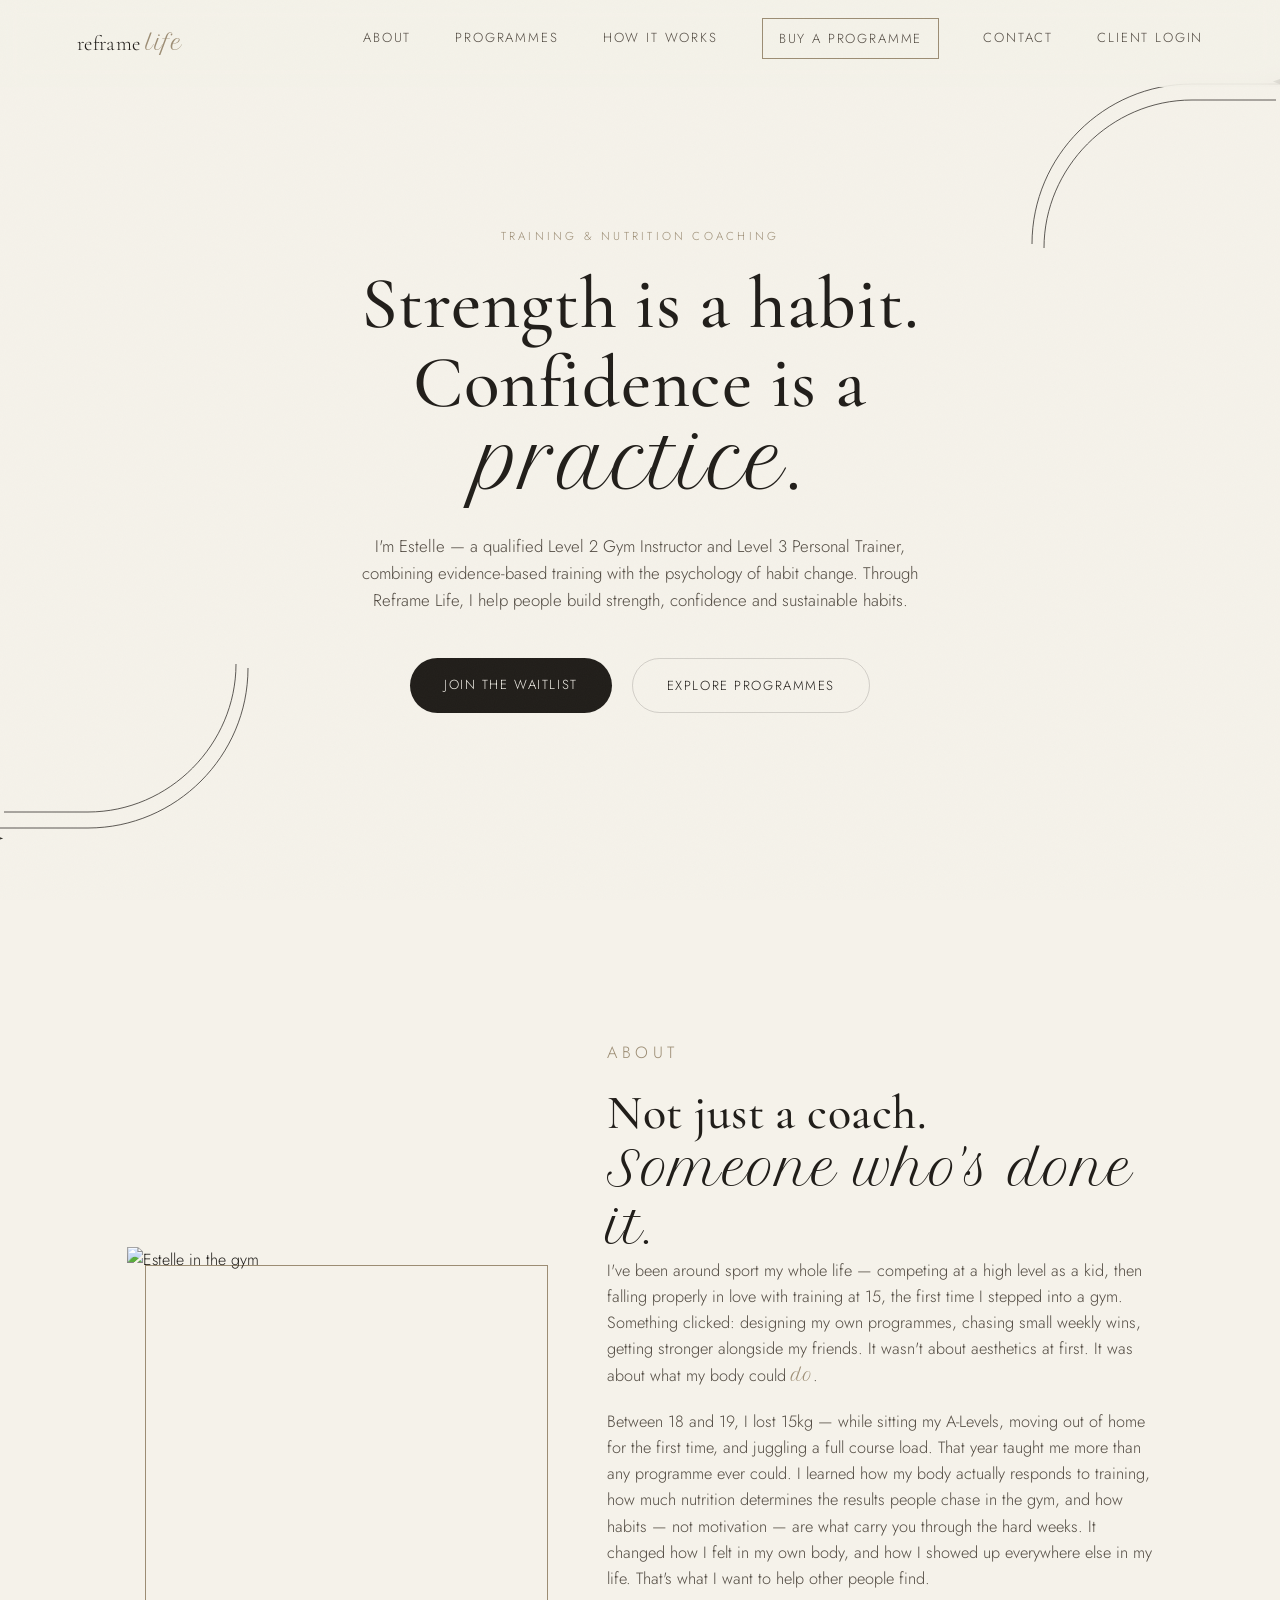
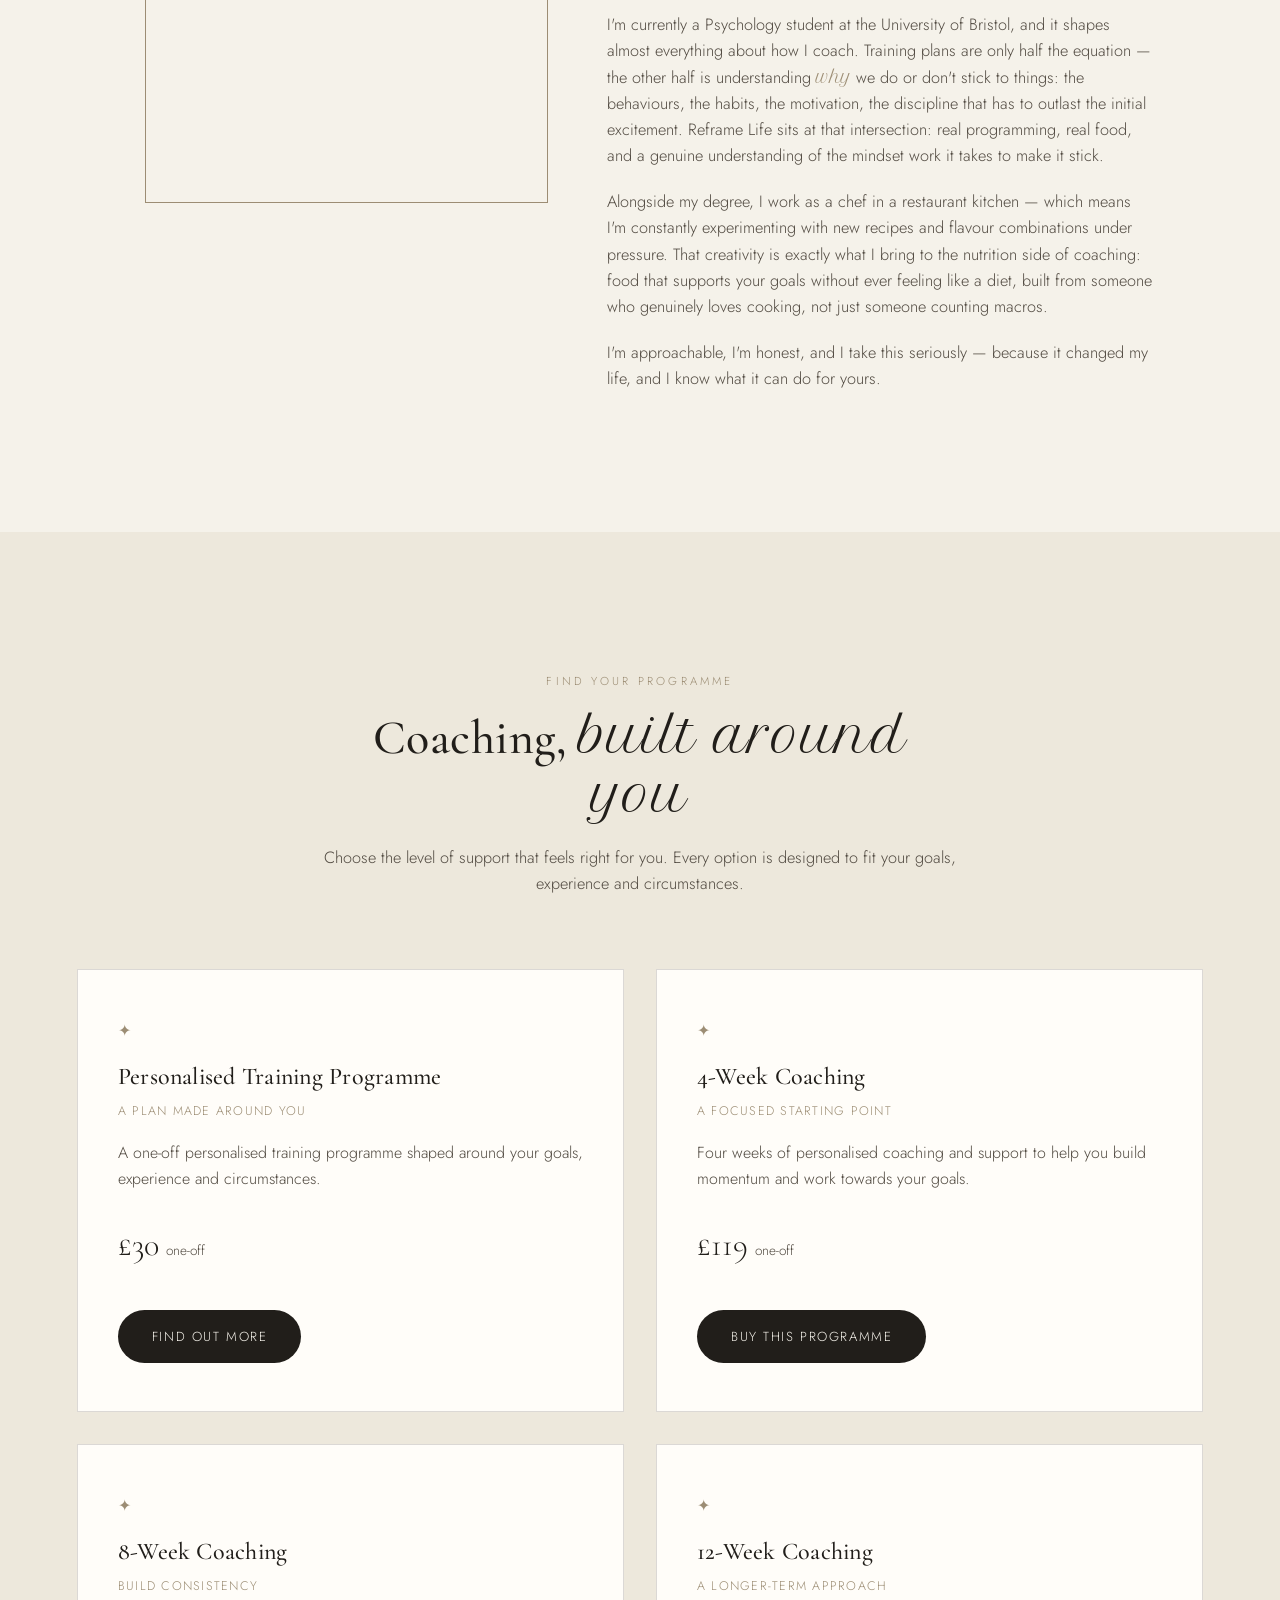
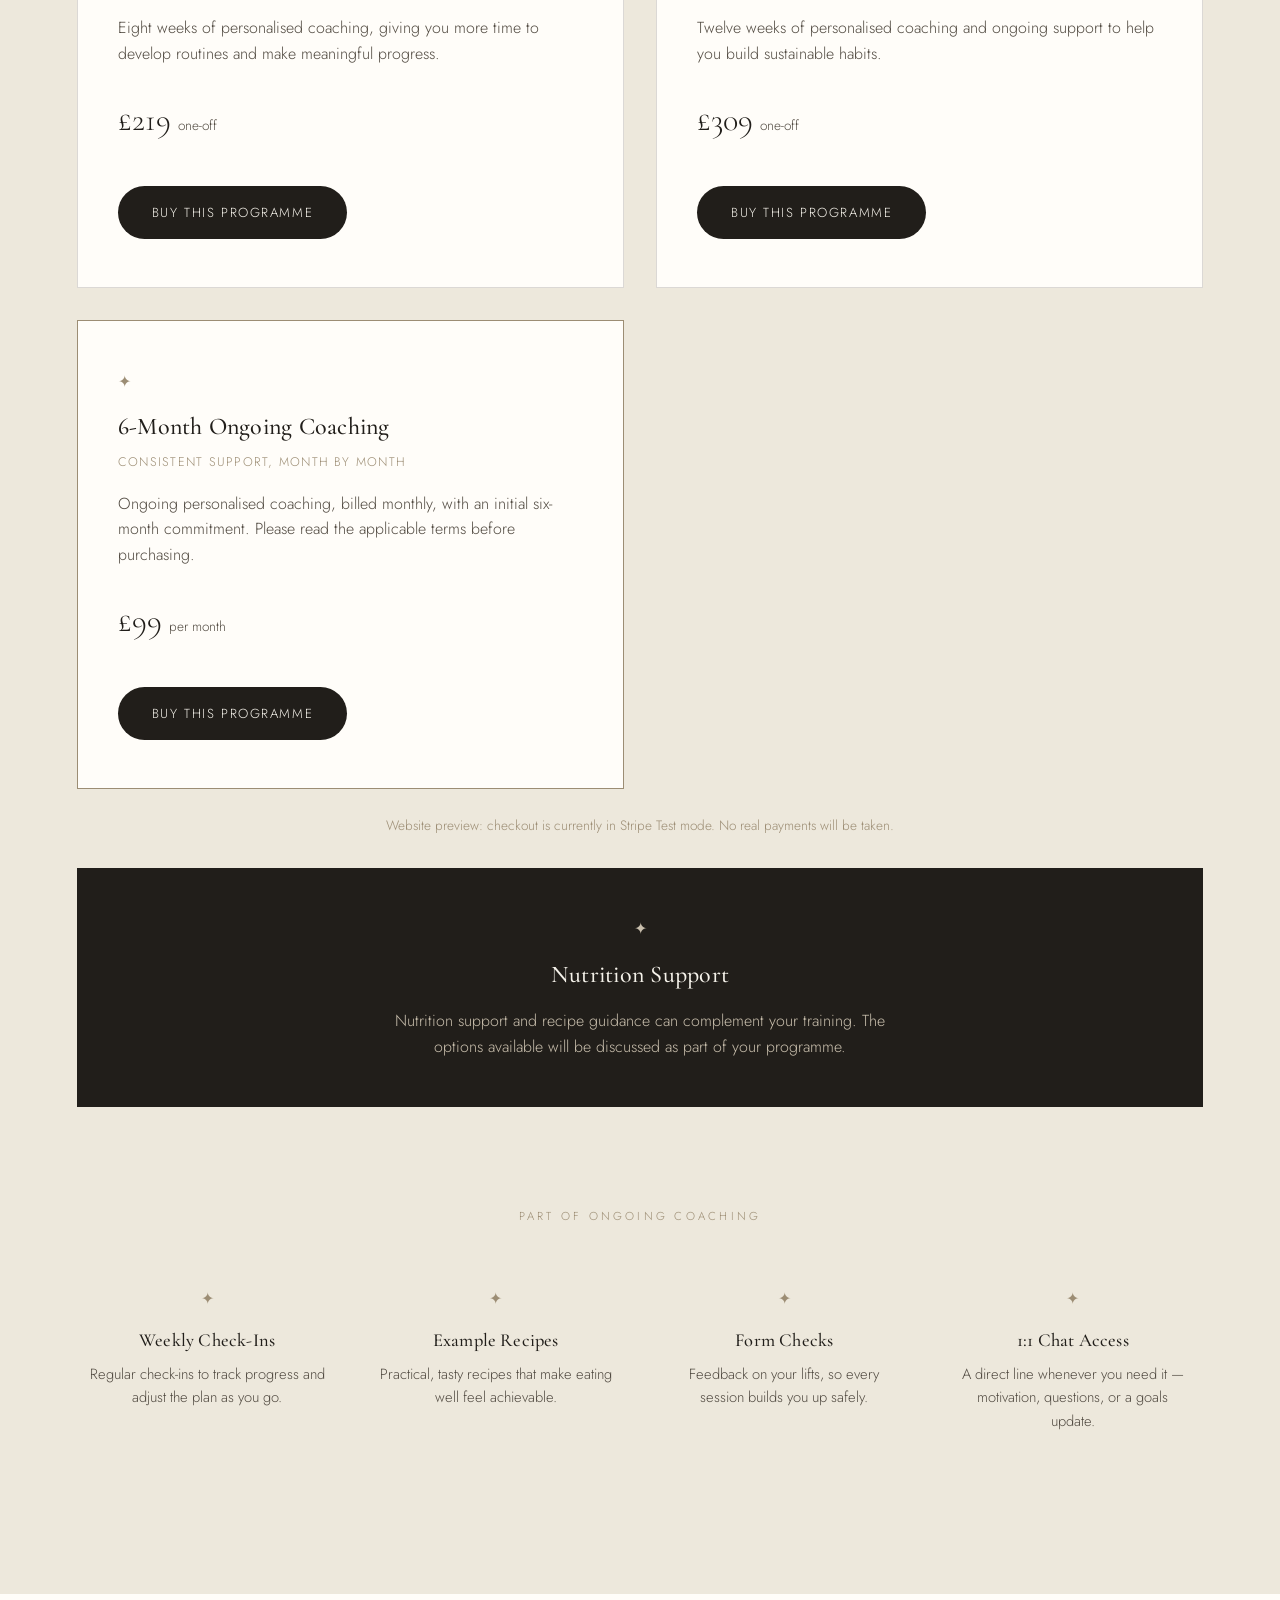
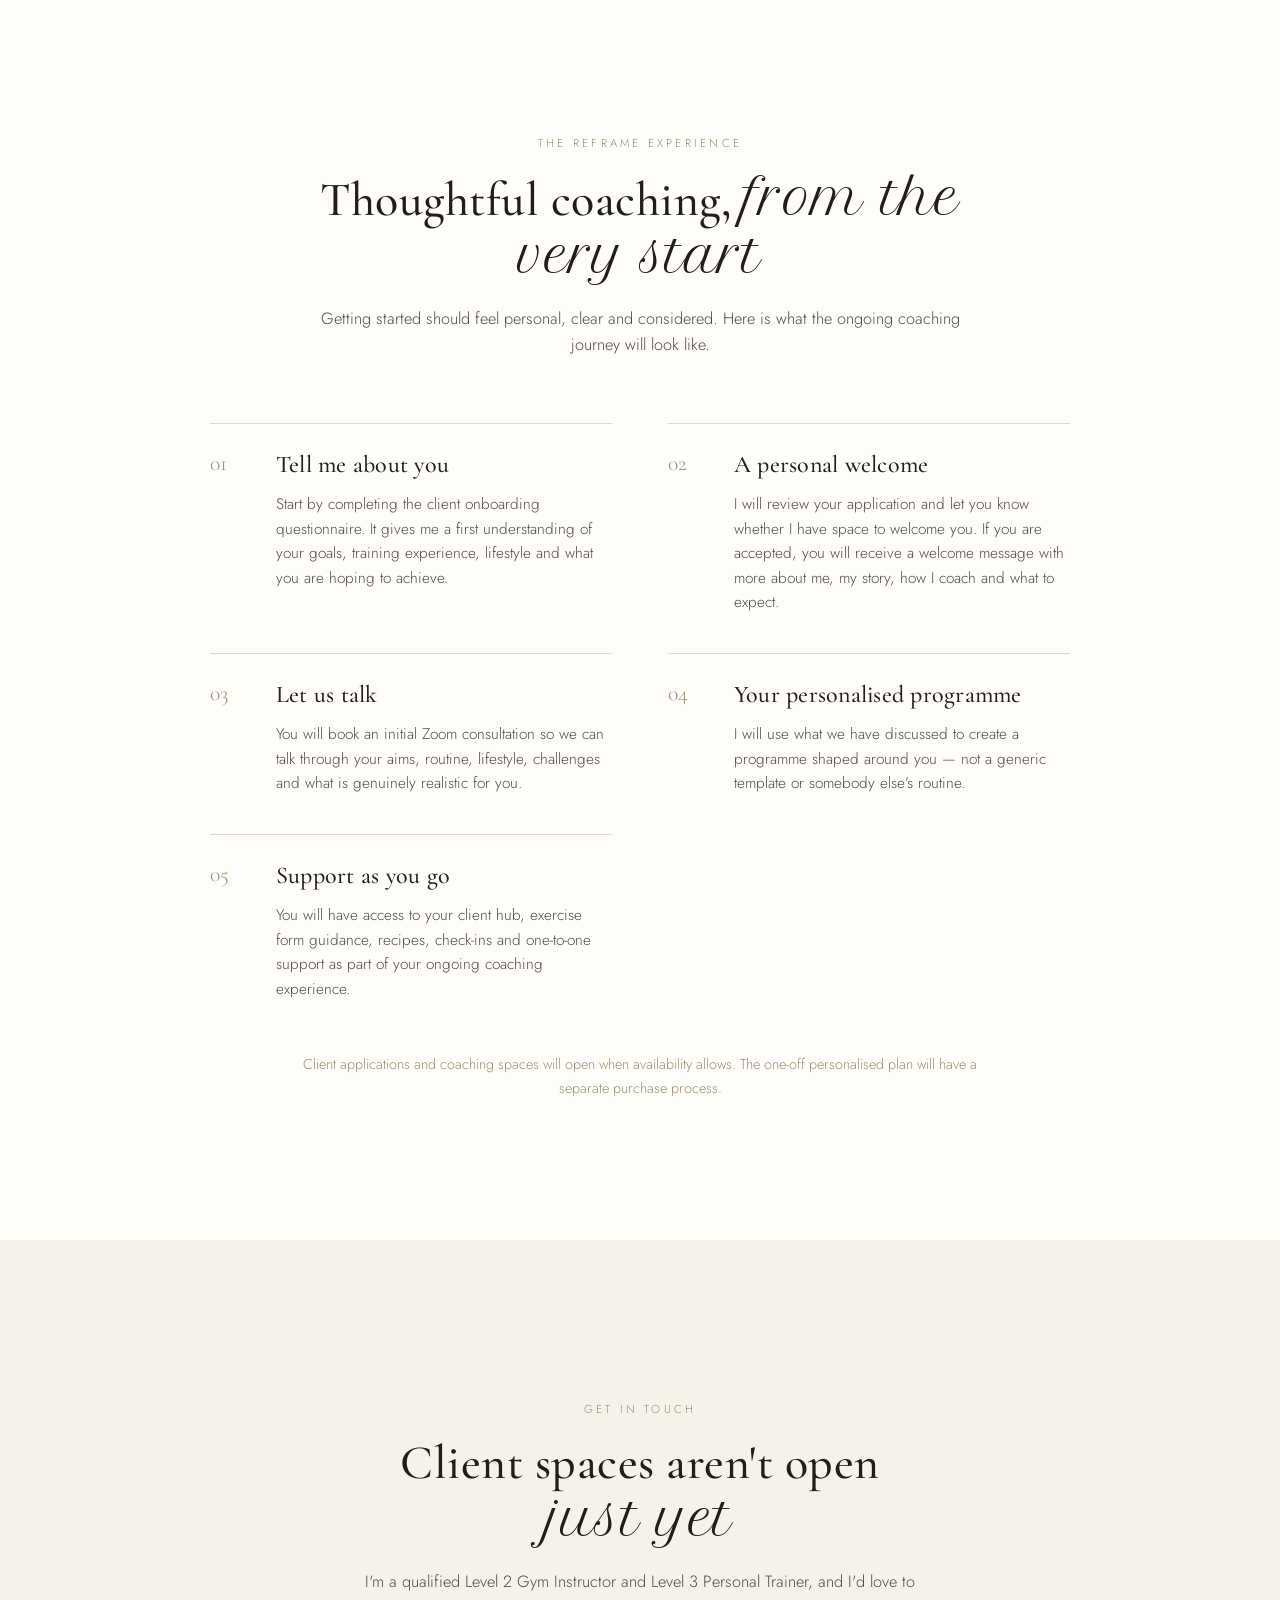
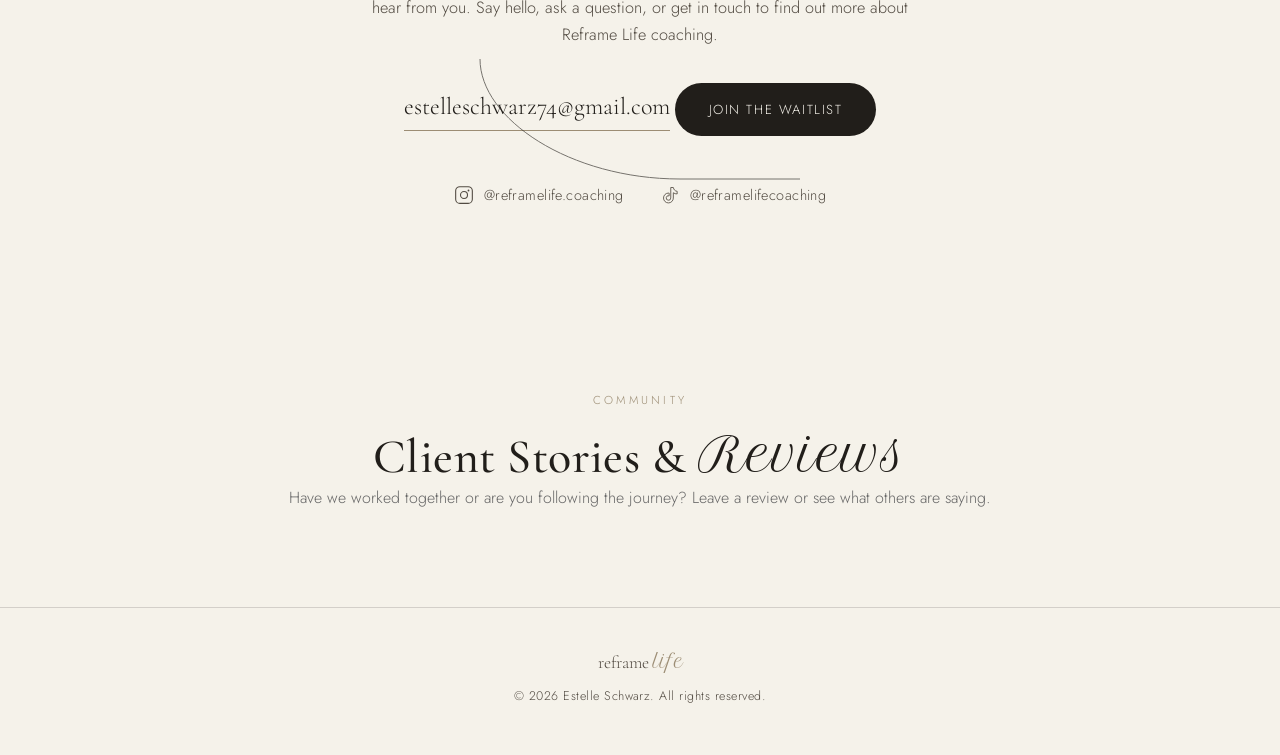
==== index.html @ 5687ef5b "Rename programme popup purchase button" ====
<!DOCTYPE html>
<html lang="en">
<head>
<meta charset="UTF-8">
<meta name="viewport" content="width=device-width, initial-scale=1.0">
<title>Reframe Life — Estelle Schwarz</title>
<meta name="description" content="Reframe Life — holistic training and nutrition coaching by Estelle Schwarz.">
<meta name="google-site-verification" content="SSAMLH2EcfCYEgmxFBem5ODePAM8tyOKAJ0pkTj979Q" />
<link rel="preconnect" href="https://fonts.googleapis.com">
<link rel="preconnect" href="https://fonts.gstatic.com" crossorigin>
<link href="https://fonts.googleapis.com/css2?family=Cormorant+Garamond:ital,wght@0,400;0,500;0,600;1,400&family=Jost:wght@300;400;500;600&family=Petit+Formal+Script&display=swap" rel="stylesheet">
<link rel="stylesheet" href="style.css">

<style>
#reframePasswordReset{position:fixed;inset:0;z-index:99999;background:rgba(40,34,30,.62);display:none;align-items:center;justify-content:center;padding:20px;font-family:Jost,sans-serif}
#reframePasswordReset.is-open{display:flex}
#reframePasswordReset .reset-card{width:min(100%,460px);background:#fffaf6;border-radius:20px;padding:34px;box-shadow:0 18px 60px rgba(0,0,0,.2);color:#403832}
#reframePasswordReset h2{font:500 34px/1.1 'Cormorant Garamond',serif;margin:8px 0 12px}
#reframePasswordReset p{line-height:1.6}
#reframePasswordReset label{display:block;margin:18px 0 6px;font-size:14px}
#reframePasswordReset input{box-sizing:border-box;width:100%;padding:13px;border:1px solid #d8cec5;border-radius:9px;font:inherit;background:#fff}
#reframePasswordReset button{margin-top:22px;padding:13px 20px;border:0;border-radius:9px;background:#5b5149;color:#fff;font:inherit;cursor:pointer}
#reframePasswordReset button:disabled{opacity:.6;cursor:wait}
#reframePasswordReset .reset-message{min-height:24px;margin-top:14px;font-size:14px}
</style>
</head>
<body>

<div class="grain"></div>

<!-- NAV -->
<header class="nav" id="nav">
  <a href="#home" class="nav-logo">reframe <em>life</em></a>
  <nav class="nav-links">
    <a href="#about">About</a>
    <a href="#services">Programmes</a>
    <a href="#experience">How It Works</a>
    <a href="checkout.html" class="nav-buy-link">Buy a Programme</a>
    <a href="#contact">Contact</a>
    <a href="client-hub.html">Client Login</a>
  </nav>
  <button class="nav-toggle" id="navToggle" aria-label="Open menu">
    <span></span><span></span><span></span>
  </button>
</header>

<!-- HOME / HERO -->
<section class="hero" id="home">
  <div class="arc arc-top" aria-hidden="true">
    <svg viewBox="0 0 400 400" fill="none" xmlns="http://www.w3.org/2000/svg">
      <path d="M40 230C40 120 130 30 240 30H360" stroke="currentColor" stroke-width="1"/>
      <path d="M55 235C55 135 138 50 240 50H345" stroke="currentColor" stroke-width="1"/>
      <path d="M355 22 L360 8 L365 22 L379 27 L365 32 L360 46 L355 32 L341 27 Z" fill="currentColor"/>
    </svg>
  </div>

  <div class="hero-inner">
    <p class="eyebrow">Training &amp; Nutrition Coaching</p>
    <h1>Strength is a habit.<br>Confidence is a <em>practice</em>.</h1>
    <p class="hero-sub">I'm Estelle — a qualified Level 2 Gym Instructor and Level 3 Personal Trainer, combining evidence-based training with the psychology of habit change. Through Reframe Life, I help people build strength, confidence and sustainable habits.</p>
    <div class="hero-actions">
      <a href="https://forms.gle/YPDkBKmJDseprGJTA" target="_blank" rel="noopener" class="btn btn-primary">Join the waitlist</a>
      <a href="#services" class="btn btn-ghost">Explore programmes</a>
    </div>
  </div>

  <div class="arc arc-bottom" aria-hidden="true">
    <svg viewBox="0 0 400 400" fill="none" xmlns="http://www.w3.org/2000/svg">
      <path d="M360 170C360 280 270 370 160 370H40" stroke="currentColor" stroke-width="1"/>
      <path d="M345 165C345 265 262 350 160 350H55" stroke="currentColor" stroke-width="1"/>
      <path d="M30 378 L35 364 L40 378 L54 383 L40 388 L35 402 L30 388 L16 383 Z" fill="currentColor"/>
    </svg>
  </div>
</section>

<!-- ABOUT -->
<section class="about" id="about">
  <div class="about-grid">
    <div class="about-image">
      <img src="https://raw.githubusercontent.com/stellebelle-design/webstie-reframe/stripe-checkout-integration/images/estelle_about.jpg" alt="Estelle in the gym" loading="lazy">
      <div class="about-image-frame" aria-hidden="true"></div>
    </div>
    <div class="about-content">
      <p class="eyebrow">About</p>
      <h2>Not just a coach.<br><em>Someone who's done it.</em></h2>

      <p>I've been around sport my whole life — competing at a high level as a kid, then falling properly in love with training at 15, the first time I stepped into a gym. Something clicked: designing my own programmes, chasing small weekly wins, getting stronger alongside my friends. It wasn't about aesthetics at first. It was about what my body could <em>do</em>.</p>

      <p>Between 18 and 19, I lost 15kg — while sitting my A-Levels, moving out of home for the first time, and juggling a full course load. That year taught me more than any programme ever could. I learned how my body actually responds to training, how much nutrition determines the results people chase in the gym, and how habits — not motivation — are what carry you through the hard weeks. It changed how I felt in my own body, and how I showed up everywhere else in my life. That's what I want to help other people find.</p>

      <p>I'm currently a Psychology student at the University of Bristol, and it shapes almost everything about how I coach. Training plans are only half the equation — the other half is understanding <em>why</em> we do or don't stick to things: the behaviours, the habits, the motivation, the discipline that has to outlast the initial excitement. Reframe Life sits at that intersection: real programming, real food, and a genuine understanding of the mindset work it takes to make it stick.</p>

      <p>Alongside my degree, I work as a chef in a restaurant kitchen — which means I'm constantly experimenting with new recipes and flavour combinations under pressure. That creativity is exactly what I bring to the nutrition side of coaching: food that supports your goals without ever feeling like a diet, built from someone who genuinely loves cooking, not just someone counting macros.</p>

      <p>I'm approachable, I'm honest, and I take this seriously — because it changed my life, and I know what it can do for yours.</p>
    </div>
  </div>
</section>

<!-- SERVICES -->
<section class="services" id="services">
  <div class="services-head">
    <p class="eyebrow">Find your programme</p>
    <h2>Coaching, <em>built around you</em></h2>
    <p class="services-sub">Choose the level of support that feels right for you. Every option is designed to fit your goals, experience and circumstances.</p>
  </div>

  <div class="services-grid programme-grid">
    <article class="service-card programme-card">
      <span class="service-mark" aria-hidden="true">✦</span>
      <h3>Personalised Training Programme</h3>
      <p class="service-tag">A plan made around you</p>
      <p>A one-off personalised training programme shaped around your goals, experience and circumstances.</p>
      <p class="programme-price">£30 <span>one-off</span></p>
      <a class="btn btn-primary" href="#personalised-programme-details" id="open-personalised-details">Find out more</a>
    </article>

    <article class="service-card programme-card">
      <span class="service-mark" aria-hidden="true">✦</span>
      <h3>4-Week Coaching</h3>
      <p class="service-tag">A focused starting point</p>
      <p>Four weeks of personalised coaching and support to help you build momentum and work towards your goals.</p>
      <p class="programme-price">£119 <span>one-off</span></p>
      <a class="btn btn-primary" href="checkout.html?product=coaching_4_week">Buy this programme</a>
    </article>

    <article class="service-card programme-card">
      <span class="service-mark" aria-hidden="true">✦</span>
      <h3>8-Week Coaching</h3>
      <p class="service-tag">Build consistency</p>
      <p>Eight weeks of personalised coaching, giving you more time to develop routines and make meaningful progress.</p>
      <p class="programme-price">£219 <span>one-off</span></p>
      <a class="btn btn-primary" href="checkout.html?product=coaching_8_week">Buy this programme</a>
    </article>

    <article class="service-card programme-card">
      <span class="service-mark" aria-hidden="true">✦</span>
      <h3>12-Week Coaching</h3>
      <p class="service-tag">A longer-term approach</p>
      <p>Twelve weeks of personalised coaching and ongoing support to help you build sustainable habits.</p>
      <p class="programme-price">£309 <span>one-off</span></p>
      <a class="btn btn-primary" href="checkout.html?product=coaching_12_week">Buy this programme</a>
    </article>

    <article class="service-card programme-card programme-card-featured">
      <span class="service-mark" aria-hidden="true">✦</span>
      <h3>6-Month Ongoing Coaching</h3>
      <p class="service-tag">Consistent support, month by month</p>
      <p>Ongoing personalised coaching, billed monthly, with an initial six-month commitment. Please read the applicable terms before purchasing.</p>
      <p class="programme-price">£99 <span>per month</span></p>
      <a class="btn btn-primary" href="checkout.html?product=coaching_6_month">Buy this programme</a>
    </article>
  </div>

  <p class="checkout-test-notice">Website preview: checkout is currently in Stripe Test mode. No real payments will be taken.</p>

  <div class="addon">
    <div class="addon-text">
      <span class="service-mark" aria-hidden="true">✦</span>
      <h3>Nutrition Support</h3>
      <p>Nutrition support and recipe guidance can complement your training. The options available will be discussed as part of your programme.</p>
    </div>
  </div>

  <div class="included">
    <p class="eyebrow">Part of ongoing coaching</p>
    <div class="included-grid">
      <div class="included-item">
        <span class="service-mark" aria-hidden="true">✦</span>
        <h4>Weekly Check-Ins</h4>
        <p>Regular check-ins to track progress and adjust the plan as you go.</p>
      </div>
      <div class="included-item">
        <span class="service-mark" aria-hidden="true">✦</span>
        <h4>Example Recipes</h4>
        <p>Practical, tasty recipes that make eating well feel achievable.</p>
      </div>
      <div class="included-item">
        <span class="service-mark" aria-hidden="true">✦</span>
        <h4>Form Checks</h4>
        <p>Feedback on your lifts, so every session builds you up safely.</p>
      </div>
      <div class="included-item">
        <span class="service-mark" aria-hidden="true">✦</span>
        <h4>1:1 Chat Access</h4>
        <p>A direct line whenever you need it — motivation, questions, or a goals update.</p>
      </div>
    </div>
  </div>
</section>


<dialog id="personalised-programme-details" class="programme-dialog" aria-labelledby="personalised-dialog-title">
  <div class="programme-dialog-inner">
    <button type="button" class="programme-dialog-close" id="close-personalised-details" aria-label="Close programme details">&times;</button>
    <p class="eyebrow">YOUR REFRAME LIFE PROGRAMME</p>
    <h2 id="personalised-dialog-title">Personalised Training Programme</h2>
    <p class="programme-dialog-price">£30 <span>one-off payment</span></p>
    <p>A training programme created around your individual goals, experience, lifestyle and available equipment.</p>
    <h3>What's included</h3>
    <ul>
      <li>A training plan tailored to you.</li>
      <li>Exercises, sets, reps and suggested rest periods.</li>
      <li>Guidance on structuring your training week and progressing over time.</li>
      <li>Suitable exercise alternatives where appropriate.</li>
      <li>Your completed programme shared through your Client Hub.</li>
      <li>The opportunity to ask questions about your programme if you need anything clarified.</li>
    </ul>
    <h3>How it works</h3>
    <p>After purchasing, you'll complete the onboarding questionnaire. I'll use your answers to create your personalised plan and share it with you through your Client Hub.</p>
    <h3>A little more about the support</h3>
    <p>You can get in touch with questions about your programme, such as asking for clarification about an exercise or how to follow the plan.</p>
    <p>This is a one-off training plan rather than ongoing coaching. Weekly check-ins, regular programme adjustments and ongoing one-to-one coaching support are not included.</p>
    <a class="btn btn-primary programme-dialog-continue" href="checkout.html?product=personalised_programme">Buy this programme</a>
  </div>
</dialog>
<style>
.programme-dialog{width:min(92vw,650px);max-height:85vh;overflow:auto;border:0;border-radius:18px;padding:0;background:#fffaf6;color:#403832;box-shadow:0 20px 70px rgba(0,0,0,.25)}
.programme-dialog::backdrop{background:rgba(40,34,30,.62);backdrop-filter:blur(3px)}
.programme-dialog-inner{position:relative;padding:clamp(24px,5vw,42px);font-family:Jost,sans-serif;line-height:1.65}
.programme-dialog-inner h2{font:500 clamp(30px,5vw,40px)/1.1 'Cormorant Garamond',serif;margin:8px 40px 8px 0}
.programme-dialog-inner h3{font:500 23px/1.2 'Cormorant Garamond',serif;margin:22px 0 8px}
.programme-dialog-inner ul{padding-left:22px}
.programme-dialog-inner li{margin:6px 0}
.programme-dialog-price{font-size:22px;font-weight:600;margin:8px 0 18px}
.programme-dialog-price span{font-size:14px;font-weight:400;color:#756b63}
.programme-dialog-close{position:absolute;right:18px;top:14px;border:0;background:transparent;color:#51473f;font-size:30px;line-height:1;cursor:pointer;padding:6px}
.programme-dialog-continue{display:inline-block;margin-top:18px;text-align:center}
@media(max-width:520px){.programme-dialog{width:calc(100vw - 24px);max-height:88vh}.programme-dialog-inner{padding:26px 22px}.programme-dialog-continue{width:100%;box-sizing:border-box}}
</style>

<!-- THE REFRAME EXPERIENCE -->
<section class="experience" id="experience">
  <div class="experience-head">
    <p class="eyebrow">The Reframe Experience</p>
    <h2>Thoughtful coaching, <em>from the very start</em></h2>
    <p class="experience-sub">Getting started should feel personal, clear and considered. Here is what the ongoing coaching journey will look like.</p>
  </div>
  <div class="experience-steps">
    <article class="experience-step"><span class="experience-number">01</span><div><h3>Tell me about you</h3><p>Start by completing the client onboarding questionnaire. It gives me a first understanding of your goals, training experience, lifestyle and what you are hoping to achieve.</p></div></article>
    <article class="experience-step"><span class="experience-number">02</span><div><h3>A personal welcome</h3><p>I will review your application and let you know whether I have space to welcome you. If you are accepted, you will receive a welcome message with more about me, my story, how I coach and what to expect.</p></div></article>
    <article class="experience-step"><span class="experience-number">03</span><div><h3>Let us talk</h3><p>You will book an initial Zoom consultation so we can talk through your aims, routine, lifestyle, challenges and what is genuinely realistic for you.</p></div></article>
    <article class="experience-step"><span class="experience-number">04</span><div><h3>Your personalised programme</h3><p>I will use what we have discussed to create a programme shaped around you — not a generic template or somebody else’s routine.</p></div></article>
    <article class="experience-step"><span class="experience-number">05</span><div><h3>Support as you go</h3><p>You will have access to your client hub, exercise form guidance, recipes, check-ins and one-to-one support as part of your ongoing coaching experience.</p></div></article>
  </div>
  <p class="experience-note">Client applications and coaching spaces will open when availability allows. The one-off personalised plan will have a separate purchase process.</p>
</section>

<!-- CONTACT -->
<section class="contact" id="contact">
  <div class="contact-inner">
    <p class="eyebrow">Get in Touch</p>
    <h2>Client spaces aren't open <em>just yet</em></h2>
    <p class="contact-sub">I'm a qualified Level 2 Gym Instructor and Level 3 Personal Trainer, and I'd love to hear from you. Say hello, ask a question, or get in touch to find out more about Reframe Life coaching.</p>

    <a class="contact-email" href="mailto:estelleschwarz74@gmail.com">estelleschwarz74@gmail.com</a>

    <a class="btn btn-primary" style="margin-top: 28px;" href="https://forms.gle/YPDkBKmJDseprGJTA" target="_blank" rel="noopener">Join the waitlist</a>

    <div class="socials">
      <a href="https://instagram.com/reframelife.coaching" target="_blank" rel="noopener" class="social-link">
        <svg width="20" height="20" viewBox="0 0 24 24" fill="none"><rect x="2" y="2" width="20" height="20" rx="5" stroke="currentColor" stroke-width="1.3"/><circle cx="12" cy="12" r="4.2" stroke="currentColor" stroke-width="1.3"/><circle cx="17.4" cy="6.6" r="1.1" fill="currentColor"/></svg>
        <span>@reframelife.coaching</span>
      </a>
      <a href="https://tiktok.com/@reframelifecoaching" target="_blank" rel="noopener" class="social-link">
        <svg width="20" height="20" viewBox="0 0 24 24" fill="none"><path d="M16 3c.5 2.6 2 4.3 4.6 4.6v3.1c-1.7.1-3.2-.4-4.6-1.4v6.3a5.9 5.9 0 1 1-5.9-5.9c.3 0 .6 0 .9.1v3.2a2.7 2.7 0 1 0 1.9 2.6V3H16z" stroke="currentColor" stroke-width="1" fill="none" stroke-linejoin="round"/></svg>
        <span>@reframelifecoaching</span>
      </a>
  </div>

  <div class="arc arc-footer" aria-hidden="true">
    <svg viewBox="0 0 400 200" fill="none" xmlns="http://www.w3.org/2000/svg">
      <path d="M40 30C40 90 130 150 240 150H360" stroke="currentColor" stroke-width="1"/>
    </svg>
  </div>
</section>

<!-- TESTIMONIALS & REVIEWS -->
<section class="testimonials-container" id="reviews" style="padding: 4rem 2rem; max-width: 1200px; margin: 0 auto; text-align: center;">
  <p class="eyebrow">Community</p>
  <h2>Client Stories &amp; <em>Reviews</em></h2>
  <p style="margin-bottom: 2rem; color: #666;">Have we worked together or are you following the journey? Leave a review or see what others are saying.</p>
  
  <!-- Testimonial.to Widget -->
  <script type="text/javascript" src="https://testimonial.to/js/app.js" defer></script>
  <testimonial-to space="reframe-life-coaching"></testimonial-to>
</section>

<!-- FOOTER -->
<footer class="footer">
  <p>reframe <em>life</em></p>
  <p class="footer-note">&copy; 2026 Estelle Schwarz. All rights reserved.</p>
</footer>

<!-- EmailOctopus Form Script -->
<script async src="https://eomail5.com/form/660862b2-b74a-11f1-b448-7b91a51409b4.js" data-form="660862b2-b74a-11f1-b448-7b91a51409b4"></script>


<div id="reframePasswordReset" role="dialog" aria-modal="true" aria-labelledby="reframeResetTitle">
  <div class="reset-card">
    <p class="eyebrow">THE REFRAME LIFE CLIENT SPACE</p>
    <h2 id="reframeResetTitle">Choose a new <em>password.</em></h2>
    <p>Set a new password for your Reframe Life account. Please choose one you haven't used elsewhere.</p>
    <form id="reframeResetForm">
      <label for="reframeNewPassword">New password</label>
      <input id="reframeNewPassword" type="password" autocomplete="new-password" minlength="8" required placeholder="At least 8 characters">
      <label for="reframeConfirmPassword">Confirm new password</label>
      <input id="reframeConfirmPassword" type="password" autocomplete="new-password" minlength="8" required placeholder="Enter it again">
      <button id="reframeResetSubmit" type="submit">Save new password</button>
      <p class="reset-message" id="reframeResetMessage" role="status" aria-live="polite"></p>
    </form>
  </div>
</div>
<script src="https://cdn.jsdelivr.net/npm/@supabase/supabase-js@2"></script>
<script src="supabase-config.js"></script>
<script>
(function(){
  const resetLayer=document.getElementById("reframePasswordReset");
  const resetForm=document.getElementById("reframeResetForm");
  if(!resetLayer||!resetForm||!window.supabase||!window.REFRAME_SUPABASE_CONFIG)return;
  const params=new URLSearchParams(window.location.search);
  const recoveryInUrl=window.location.hash.includes("type=recovery")||params.get("type")==="recovery";
  if(!recoveryInUrl)return;
  const client=window.supabase.createClient(window.REFRAME_SUPABASE_CONFIG.url,window.REFRAME_SUPABASE_CONFIG.publishableKey);
  const message=document.getElementById("reframeResetMessage");
  const submit=document.getElementById("reframeResetSubmit");
  resetLayer.classList.add("is-open");
  client.auth.getSession().then(({data,error})=>{
    if(error||!data.session)message.textContent="This reset link may have expired. Please request a new password-reset email from the Client Hub.";
  });
  resetForm.addEventListener("submit",async function(event){
    event.preventDefault();
    const password=document.getElementById("reframeNewPassword").value;
    const confirmation=document.getElementById("reframeConfirmPassword").value;
    if(password.length<8){message.textContent="Please use at least 8 characters.";return;}
    if(password!==confirmation){message.textContent="Those passwords don't match. Please try again.";return;}
    submit.disabled=true;submit.textContent="Saving…";message.textContent="";
    try{
      const {error}=await client.auth.updateUser({password});
      if(error)throw error;
      resetForm.innerHTML='<p class="eyebrow">PASSWORD UPDATED</p><h2>Your password has been <em>changed.</em></h2><p>You can now sign in to your Reframe Life Client Hub using your new password.</p><a href="client-hub.html" style="display:inline-block;margin-top:16px;padding:13px 20px;border-radius:9px;background:#5b5149;color:#fff;text-decoration:none">Go to Client Hub</a>';
    }catch(error){
      console.error("Reframe Life password reset failed:",error);
      message.textContent=error.message||"We couldn't update your password. Please request a fresh reset email and try again.";
      submit.disabled=false;submit.textContent="Save new password";
    }
  });
})();
</script>
<script>
(function () {
  const toggle = document.getElementById("navToggle");
  const links = document.querySelector(".nav-links");
  if (!toggle || !links) return;

  toggle.addEventListener("click", function () {
    const isOpen = links.classList.toggle("open");
    toggle.setAttribute("aria-expanded", String(isOpen));
    toggle.setAttribute("aria-label", isOpen ? "Close menu" : "Open menu");
  });

  links.querySelectorAll("a").forEach(function (link) {
    link.addEventListener("click", function () {
      links.classList.remove("open");
      toggle.setAttribute("aria-expanded", "false");
      toggle.setAttribute("aria-label", "Open menu");
    });
  });
})();
</script>

<script>
(function(){
  const dialog=document.getElementById("personalised-programme-details");
  const openButton=document.getElementById("open-personalised-details");
  const closeButton=document.getElementById("close-personalised-details");
  if(!dialog||!openButton||!closeButton)return;
  openButton.addEventListener("click",function(event){
    event.preventDefault();
    if(typeof dialog.showModal==="function")dialog.showModal();
    else dialog.setAttribute("open","");
  });
  closeButton.addEventListener("click",function(){dialog.close();});
  dialog.addEventListener("click",function(event){
    if(event.target===dialog)dialog.close();
  });
})();
</script>

</body>
</html>
---- style.css ----
/* ============================================
   REFRAME LIFE — DESIGN TOKENS
   ============================================ */
:root {
  --cream: #F5F2EA;
  --cream-deep: #EDE8DC;
  --ink: #211E1A;
  --ink-soft: #524B42;
  --stone: #9C8D74;
  --stone-light: #C9BFAD;
  --line: rgba(33, 30, 26, 0.16);
  --white: #FFFDF9;

  --serif: 'Cormorant Garamond', serif;
  --script: 'Petit Formal Script', cursive;
  --sans: 'Jost', sans-serif;

  --max: 1180px;
  --pad: clamp(24px, 6vw, 96px);
}

* { box-sizing: border-box; margin: 0; padding: 0; }

html { scroll-behavior: smooth; }

body {
  background: var(--cream);
  color: var(--ink);
  font-family: var(--sans);
  font-weight: 300;
  line-height: 1.6;
  -webkit-font-smoothing: antialiased;
  overflow-x: hidden;
}

em {
  font-family: var(--script);
  font-style: normal;
  font-weight: 400;
  color: var(--stone);
}

h1 em, h2 em { color: var(--ink); }

.eyebrow {
  font-family: var(--sans);
  font-size: 0.72rem;
  letter-spacing: 0.28em;
  text-transform: uppercase;
  color: var(--stone);
  margin-bottom: 18px;
}

h1, h2, h3, h4 {
  font-family: var(--serif);
  font-weight: 500;
  color: var(--ink);
  letter-spacing: 0.01em;
}

h1 { font-size: clamp(2.6rem, 6vw, 4.6rem); line-height: 1.08; font-weight: 500; }
h2 { font-size: clamp(2rem, 4.2vw, 3rem); line-height: 1.15; }
h3 { font-size: 1.5rem; }
h4 { font-size: 1.15rem; }

p { color: var(--ink-soft); font-weight: 300; }

a { color: inherit; text-decoration: none; }

img { max-width: 100%; display: block; }

.service-mark {
  display: inline-block;
  color: var(--stone);
  font-size: 1rem;
  margin-bottom: 14px;
}

/* subtle grain overlay */
.grain {
  position: fixed;
  inset: 0;
  pointer-events: none;
  z-index: 999;
  opacity: 0.025;
  background-image: url("data:image/svg+xml,%3Csvg xmlns='http://www.w3.org/2000/svg' width='120' height='120'%3E%3Cfilter id='n'%3E%3CfeTurbulence type='fractalNoise' baseFrequency='0.9' numOctaves='2' stitchTiles='stitch'/%3E%3C/filter%3E%3Crect width='100%25' height='100%25' filter='url(%23n)'/%3E%3C/svg%3E");
}

/* ============================================
   NAV
   ============================================ */
.nav {
  position: fixed;
  top: 0; left: 0; right: 0;
  z-index: 100;
  display: flex;
  align-items: center;
  justify-content: space-between;
  padding: 26px var(--pad);
  background: rgba(245, 242, 234, 0.82);
  backdrop-filter: blur(10px);
  border-bottom: 1px solid transparent;
  transition: border-color 0.3s ease, padding 0.3s ease;
}

.nav.scrolled {
  border-bottom-color: var(--line);
  padding-top: 18px;
  padding-bottom: 18px;
}

.nav-logo {
  font-family: var(--serif);
  font-size: 1.3rem;
  letter-spacing: 0.02em;
  color: var(--ink);
}

.nav-links {
  display: flex;
  gap: 44px;
}

.nav-links a {
  font-size: 0.82rem;
  letter-spacing: 0.14em;
  text-transform: uppercase;
  color: var(--ink-soft);
  position: relative;
  padding-bottom: 4px;
}

.nav-links a::after {
  content: '';
  position: absolute;
  left: 0; bottom: 0;
  width: 0;
  height: 1px;
  background: var(--stone);
  transition: width 0.3s ease;
}

.nav-links a:hover::after { width: 100%; }
.nav-links a:hover { color: var(--ink); }

.nav-toggle {
  display: none;
  flex-direction: column;
  gap: 5px;
  background: none;
  border: none;
  cursor: pointer;
  padding: 8px;
}

.nav-toggle span {
  width: 22px;
  height: 1px;
  background: var(--ink);
  display: block;
}

/* ============================================
   HERO
   ============================================ */
.hero {
  position: relative;
  min-height: 100vh;
  display: flex;
  align-items: center;
  justify-content: center;
  text-align: center;
  padding: 140px var(--pad) 100px;
  overflow: hidden;
}

.hero-inner {
  max-width: 760px;
  animation: fadeUp 1s ease both;
}

.hero-sub {
  max-width: 560px;
  margin: 28px auto 0;
  font-size: 1.05rem;
}

.hero-actions {
  margin-top: 44px;
  display: flex;
  gap: 20px;
  justify-content: center;
  flex-wrap: wrap;
}

.btn {
  font-family: var(--sans);
  font-size: 0.82rem;
  letter-spacing: 0.12em;
  text-transform: uppercase;
  padding: 16px 34px;
  border-radius: 999px;
  transition: all 0.3s ease;
  display: inline-block;
}

.btn-primary {
  background: var(--ink);
  color: var(--cream);
}
.btn-primary:hover { background: var(--stone); }

.btn-ghost {
  border: 1px solid var(--line);
  color: var(--ink);
}
.btn-ghost:hover { border-color: var(--ink); background: var(--white); }

.arc {
  position: absolute;
  color: var(--ink);
  opacity: 0.9;
  width: clamp(180px, 26vw, 320px);
}
.arc-top { top: 60px; right: -40px; }
.arc-bottom { bottom: 40px; left: -40px; }
.arc svg { width: 100%; height: auto; }

@keyframes fadeUp {
  from { opacity: 0; transform: translateY(24px); }
  to { opacity: 1; transform: translateY(0); }
}

/* ============================================
   ABOUT
   ============================================ */
.about {
  padding: 140px var(--pad);
  max-width: var(--max);
  margin: 0 auto;
}

.about-grid {
  display: grid;
  grid-template-columns: 0.85fr 1.15fr;
  gap: clamp(40px, 6vw, 96px);
  align-items: center;
}

.about-image {
  position: relative;
}

.about-image img {
  width: 100%;
  aspect-ratio: 3/4;
  object-fit: cover;
  object-position: top center;
  filter: grayscale(6%) contrast(1.02);
}

.about-image-frame {
  position: absolute;
  top: 18px; left: 18px;
  right: -18px; bottom: -18px;
  border: 1px solid var(--stone);
  z-index: -1;
}

.about-content p {
  margin-bottom: 20px;
  font-size: 1.02rem;
}

.about-content p:last-of-type { margin-bottom: 0; }

/* ============================================
   SERVICES
   ============================================ */
.services {
  padding: 140px var(--pad);
  background: var(--cream-deep);
}

.services-head {
  max-width: 640px;
  margin: 0 auto 72px;
  text-align: center;
}

.services-sub {
  margin-top: 20px;
  font-size: 1.02rem;
}

.services-grid {
  max-width: var(--max);
  margin: 0 auto;
  display: grid;
  grid-template-columns: 1fr 1fr;
  gap: 32px;
}

.service-card {
  background: var(--white);
  border: 1px solid var(--line);
  padding: 48px 40px;
  transition: transform 0.35s ease, box-shadow 0.35s ease;
}

.service-card:hover {
  transform: translateY(-6px);
  box-shadow: 0 24px 48px -24px rgba(33,30,26,0.18);
}

.service-tag {
  font-size: 0.78rem;
  letter-spacing: 0.1em;
  text-transform: uppercase;
  color: var(--stone);
  margin: 6px 0 18px;
}

.addon {
  max-width: var(--max);
  margin: 32px auto 0;
}

.addon-text {
  background: var(--ink);
  color: var(--cream);
  padding: 48px 56px;
  text-align: center;
}

.addon-text h3 { color: var(--cream); }
.addon-text p { color: var(--stone-light); max-width: 520px; margin: 14px auto 0; }
.addon-text .service-mark { color: var(--stone-light); }

.included {
  max-width: var(--max);
  margin: 100px auto 0;
}

.included .eyebrow { text-align: center; margin-bottom: 8px; }

.included-grid {
  margin-top: 40px;
  display: grid;
  grid-template-columns: repeat(4, 1fr);
  gap: 28px;
}

.included-item {
  text-align: center;
  padding: 20px 12px;
}

.included-item p {
  font-size: 0.92rem;
  margin-top: 8px;
}

/* ============================================
   CONTACT
   ============================================ */
.contact {
  position: relative;
  padding: 160px var(--pad) 120px;
  text-align: center;
  overflow: hidden;
}

.contact-inner {
  max-width: 560px;
  margin: 0 auto;
  position: relative;
  z-index: 2;
}

.contact-sub {
  margin-top: 20px;
  font-size: 1.02rem;
}

.contact-email {
  display: inline-block;
  margin-top: 40px;
  font-family: var(--serif);
  font-size: 1.5rem;
  color: var(--ink);
  border-bottom: 1px solid var(--stone);
  padding-bottom: 4px;
  transition: color 0.3s ease, border-color 0.3s ease;
}

.contact-email:hover { color: var(--stone); border-color: var(--ink); }

.socials {
  margin-top: 48px;
  display: flex;
  gap: 36px;
  justify-content: center;
  flex-wrap: wrap;
}

.social-link {
  display: flex;
  align-items: center;
  gap: 10px;
  font-size: 0.9rem;
  letter-spacing: 0.03em;
  color: var(--ink-soft);
  transition: color 0.3s ease;
}

.social-link:hover { color: var(--ink); }

.arc-footer {
  position: absolute;
  bottom: -30px;
  left: 50%;
  transform: translateX(-50%);
  width: clamp(240px, 40vw, 400px);
  color: var(--ink);
  opacity: 0.6;
}

/* ============================================
   FOOTER
   ============================================ */
.footer {
  text-align: center;
  padding: 40px var(--pad) 48px;
  border-top: 1px solid var(--line);
}

.footer p:first-child {
  font-family: var(--serif);
  font-size: 1.1rem;
}

.footer-note {
  margin-top: 10px;
  font-size: 0.78rem;
  color: var(--ink-soft);
  letter-spacing: 0.04em;
}

/* ============================================
   RESPONSIVE
   ============================================ */
@media (max-width: 860px) {
  .nav-links { display: none; }
  .nav-toggle { display: flex; }

  .nav-links.open {
    display: flex;
    position: absolute;
    top: 100%; left: 0; right: 0;
    flex-direction: column;
    background: var(--cream);
    padding: 24px var(--pad) 32px;
    gap: 20px;
    border-bottom: 1px solid var(--line);
  }

  .about-grid { grid-template-columns: 1fr; }
  .about-image { max-width: 420px; margin: 0 auto; }

  .services-grid { grid-template-columns: 1fr; }
  .included-grid { grid-template-columns: 1fr 1fr; }

  .arc { display: none; }
}

@media (max-width: 480px) {
  .included-grid { grid-template-columns: 1fr; }
  .addon-text { padding: 40px 24px; }
}

/* Reduced motion */
@media (prefers-reduced-motion: reduce) {
  html { scroll-behavior: auto; }
  .hero-inner { animation: none; }
  * { transition: none !important; }
}

/* Focus visibility */
a:focus-visible, button:focus-visible {
  outline: 2px solid var(--stone);
  outline-offset: 3px;
}

/* THE REFRAME EXPERIENCE */
.experience { padding: 140px var(--pad); background: var(--white); }
.experience-head { max-width: 680px; margin: 0 auto 64px; text-align: center; }
.experience-sub { margin-top: 20px; font-size: 1.02rem; }
.experience-steps { max-width: 860px; margin: 0 auto; display: grid; grid-template-columns: 1fr 1fr; gap: 38px 56px; }
.experience-step { display: grid; grid-template-columns: 48px 1fr; gap: 18px; align-items: start; padding-top: 22px; border-top: 1px solid var(--line); }
.experience-number { font-family: var(--serif); font-size: 1.35rem; color: var(--stone); }
.experience-step h3 { margin-bottom: 8px; }
.experience-step p { font-size: 0.96rem; }
.experience-note { max-width: 680px; margin: 52px auto 0; text-align: center; font-size: 0.9rem; color: var(--stone); }
@media (max-width: 860px) { .experience-steps { grid-template-columns: 1fr; gap: 28px; } }


/* PROGRAMME PURCHASE LINKS */
.nav-buy-link {
  border: 1px solid var(--stone);
  padding: 9px 16px !important;
  margin-top: -9px;
}
.nav-buy-link::after { display: none; }
.nav-buy-link:hover { background: var(--ink); color: var(--cream) !important; }
.programme-grid { align-items: stretch; }
.programme-card { display: flex; flex-direction: column; align-items: flex-start; }
.programme-card > p:not(.service-tag) { margin-bottom: 16px; }
.programme-price {
  margin-top: auto;
  padding: 12px 0 20px;
  font-family: var(--serif);
  font-size: 2rem;
  color: var(--ink);
}
.programme-price span {
  font-family: var(--sans);
  font-size: .85rem;
  color: var(--ink-soft);
}
.programme-card .btn { margin-top: 4px; }
.programme-card-featured { border-color: var(--stone); }
.checkout-test-notice {
  max-width: var(--max);
  margin: 26px auto 0;
  text-align: center;
  font-size: .85rem;
  color: var(--stone);
}
@media (max-width: 860px) {
  .nav-buy-link { display: inline-block; width: fit-content; }
}
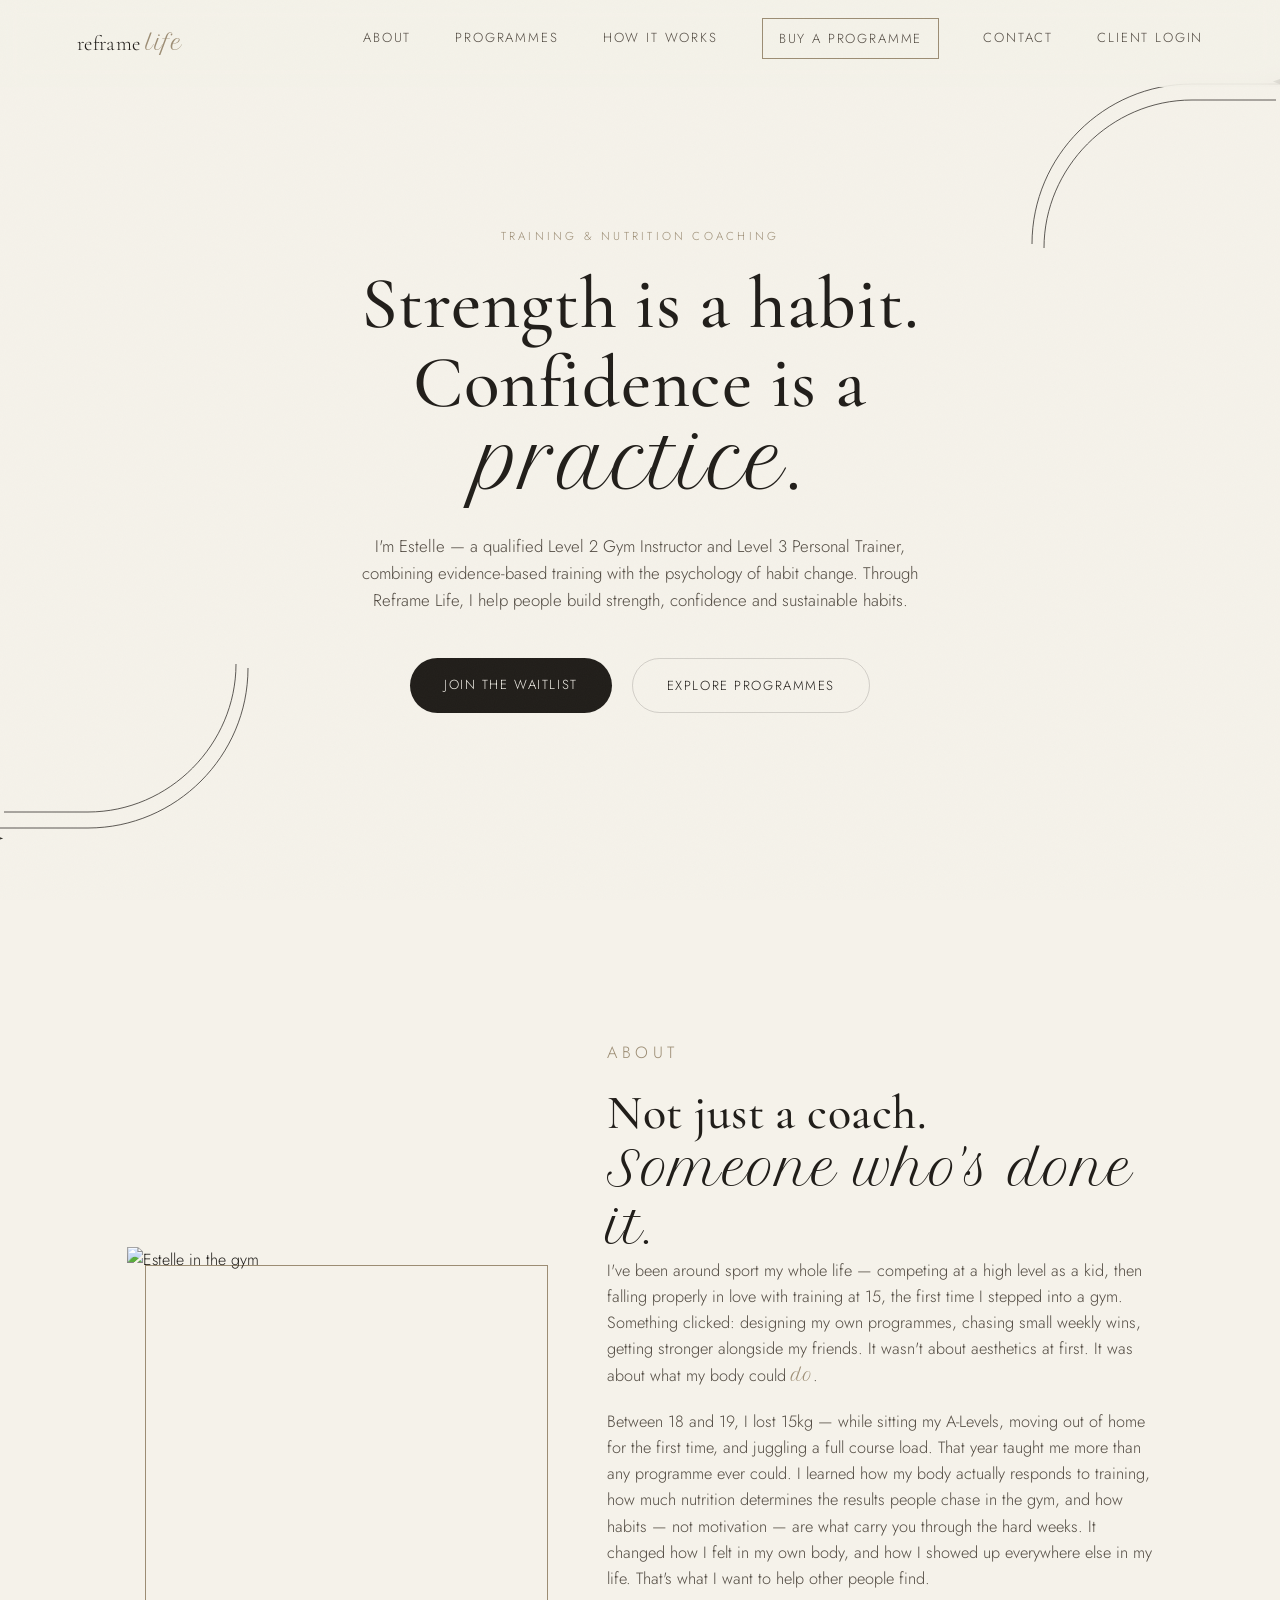
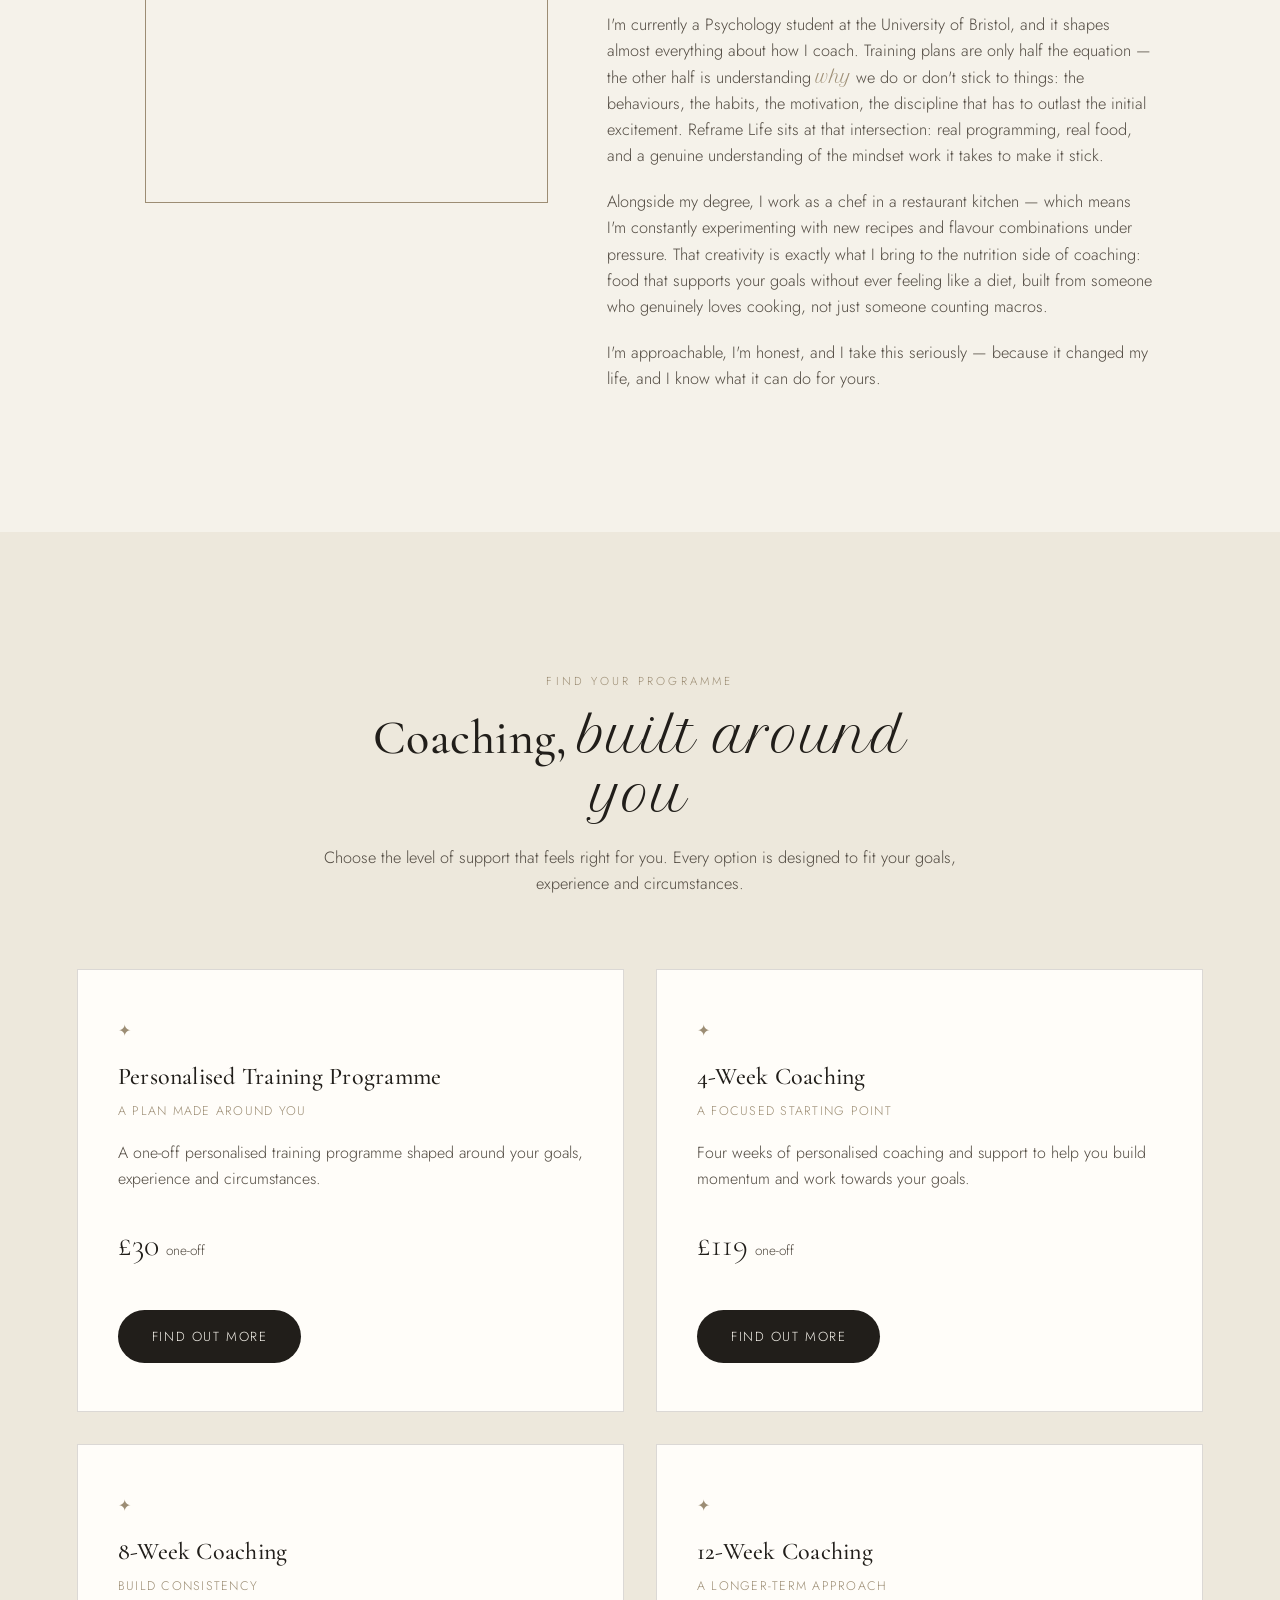
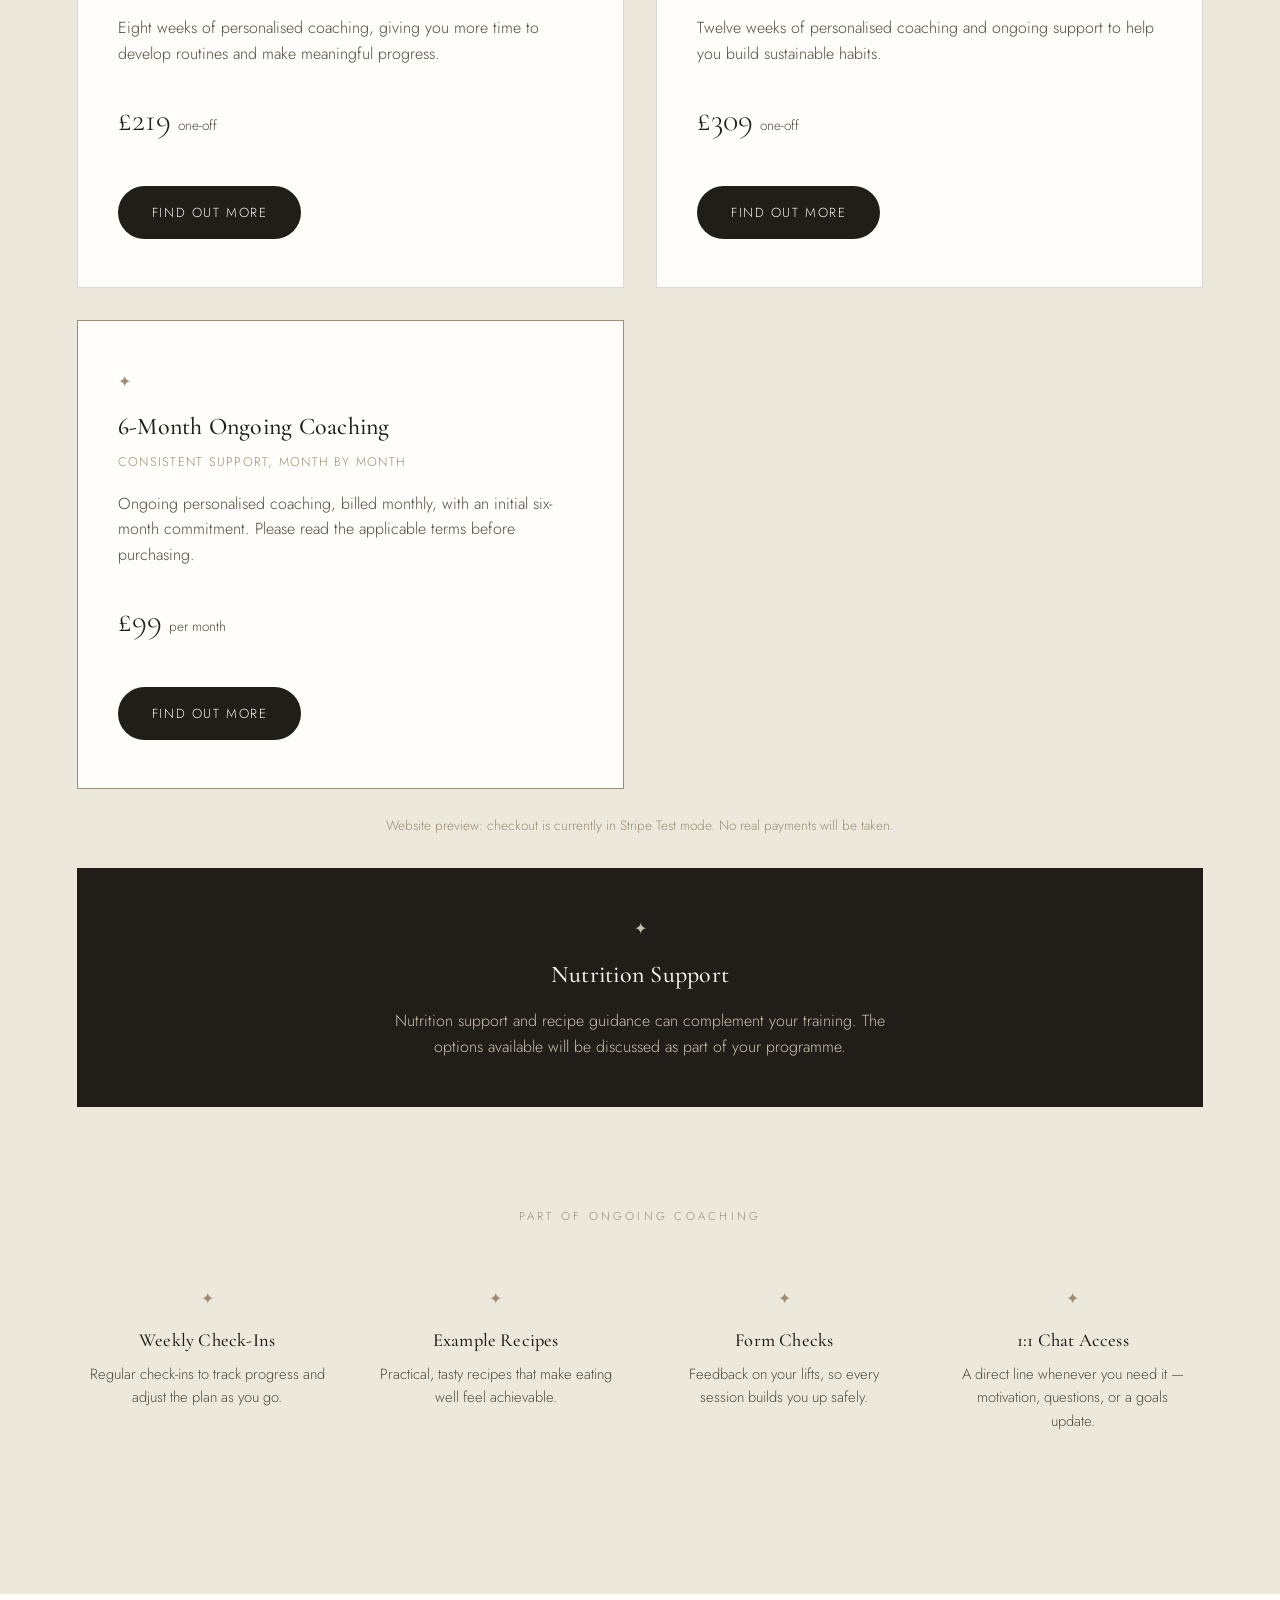
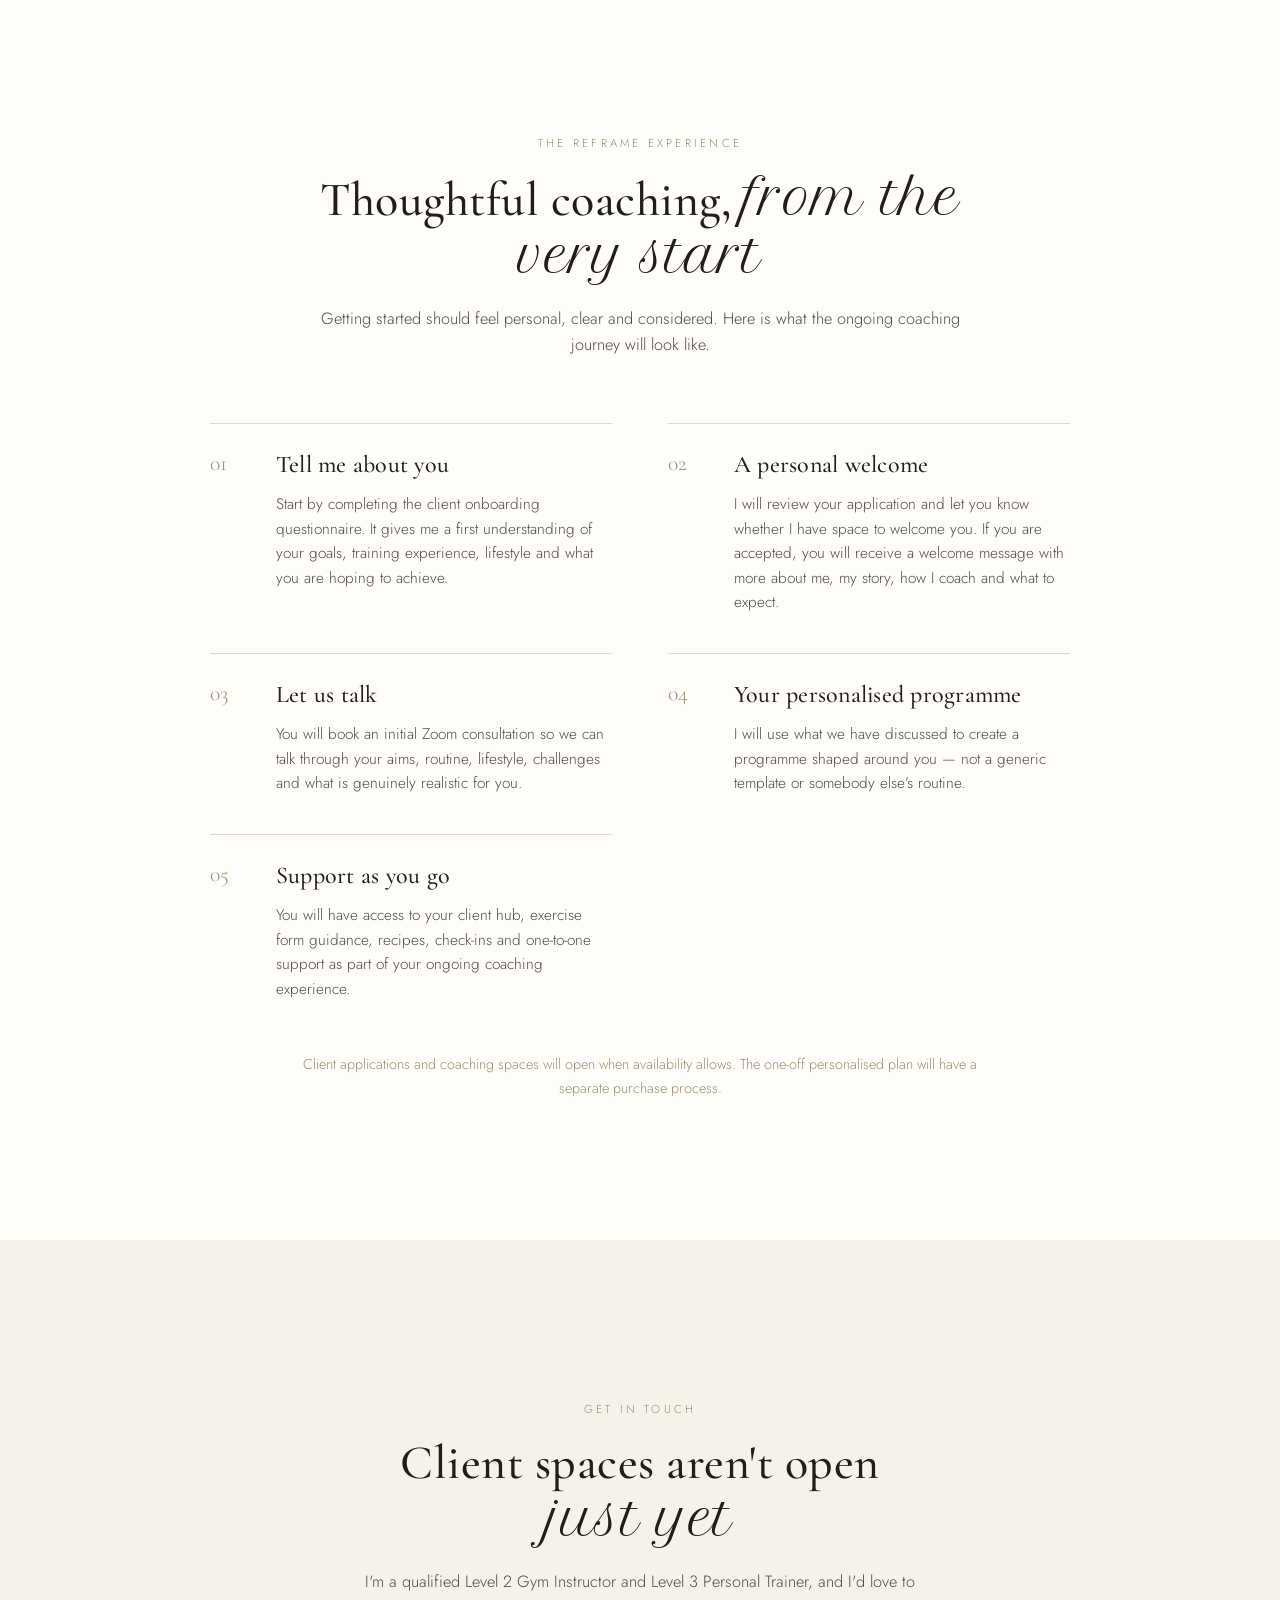
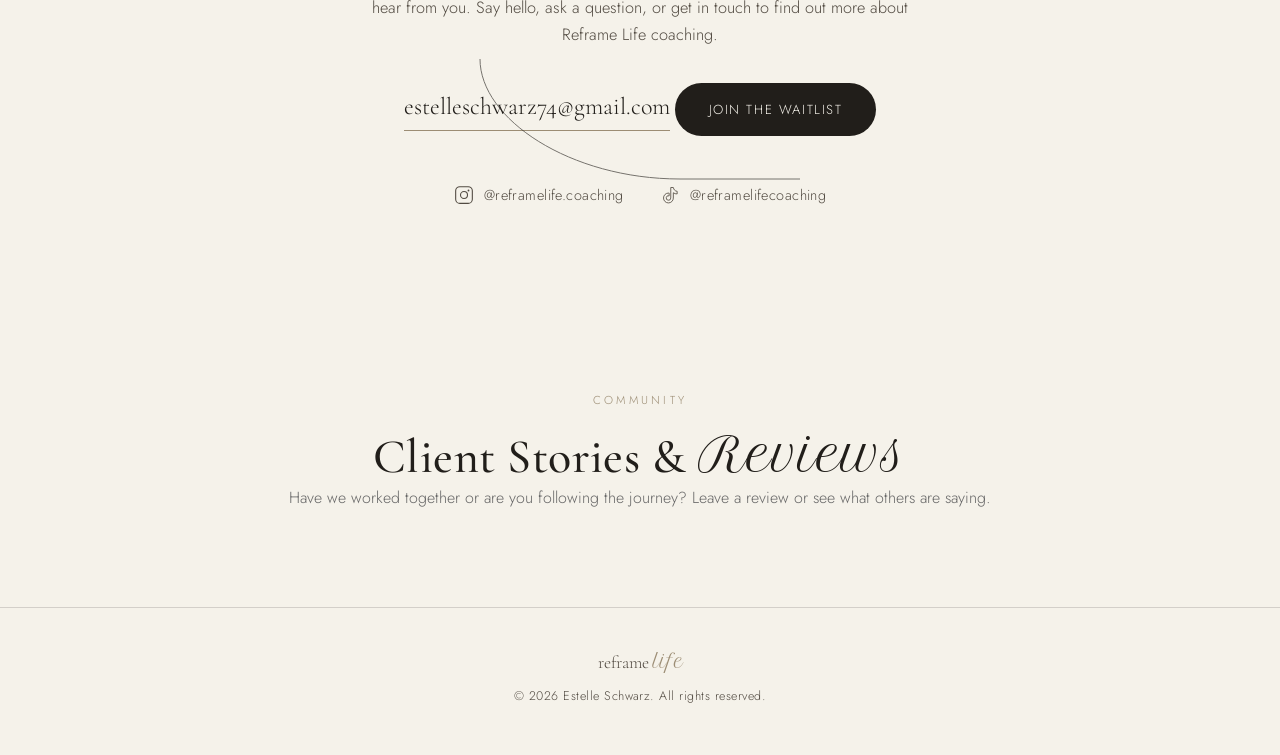
==== commit 0334367c: "Add centred programme detail pop-ups for coaching options" ====
--- a/index.html
+++ b/index.html
@@ -121,7 +121,7 @@
       <p class="service-tag">A focused starting point</p>
       <p>Four weeks of personalised coaching and support to help you build momentum and work towards your goals.</p>
       <p class="programme-price">£119 <span>one-off</span></p>
-      <a class="btn btn-primary" href="checkout.html?product=coaching_4_week">Buy this programme</a>
+      <a class="btn btn-primary" href="#coaching-details" data-coaching-programme="coaching_4_week">Find out more</a>
     </article>
 
     <article class="service-card programme-card">
@@ -130,7 +130,7 @@
       <p class="service-tag">Build consistency</p>
       <p>Eight weeks of personalised coaching, giving you more time to develop routines and make meaningful progress.</p>
       <p class="programme-price">£219 <span>one-off</span></p>
-      <a class="btn btn-primary" href="checkout.html?product=coaching_8_week">Buy this programme</a>
+      <a class="btn btn-primary" href="#coaching-details" data-coaching-programme="coaching_8_week">Find out more</a>
     </article>
 
     <article class="service-card programme-card">
@@ -139,7 +139,7 @@
       <p class="service-tag">A longer-term approach</p>
       <p>Twelve weeks of personalised coaching and ongoing support to help you build sustainable habits.</p>
       <p class="programme-price">£309 <span>one-off</span></p>
-      <a class="btn btn-primary" href="checkout.html?product=coaching_12_week">Buy this programme</a>
+      <a class="btn btn-primary" href="#coaching-details" data-coaching-programme="coaching_12_week">Find out more</a>
     </article>
 
     <article class="service-card programme-card programme-card-featured">
@@ -148,7 +148,7 @@
       <p class="service-tag">Consistent support, month by month</p>
       <p>Ongoing personalised coaching, billed monthly, with an initial six-month commitment. Please read the applicable terms before purchasing.</p>
       <p class="programme-price">£99 <span>per month</span></p>
-      <a class="btn btn-primary" href="checkout.html?product=coaching_6_month">Buy this programme</a>
+      <a class="btn btn-primary" href="#coaching-details" data-coaching-programme="coaching_6_month">Find out more</a>
     </article>
   </div>
 
@@ -190,6 +190,30 @@
 </section>
 
 
+
+<dialog id="coaching-details" class="programme-dialog" aria-labelledby="coaching-dialog-title">
+  <div class="programme-dialog-inner">
+    <button type="button" class="programme-dialog-close" id="close-coaching-details" aria-label="Close programme details">&times;</button>
+    <p class="eyebrow">YOUR REFRAME LIFE PROGRAMME</p>
+    <h2 id="coaching-dialog-title">Coaching Programme</h2>
+    <p class="programme-dialog-price" id="coaching-dialog-price"></p>
+    <p id="coaching-dialog-intro"></p>
+    <h3>What's included</h3>
+    <ul>
+      <li>A personalised training programme shaped around your goals, experience, lifestyle and circumstances.</li>
+      <li>Weekly check-ins to reflect on progress, celebrate wins and identify any support you need.</li>
+      <li>Ongoing guidance and programme adjustments as you work towards your goals.</li>
+      <li>Exercise form guidance and suitable alternatives where appropriate.</li>
+      <li>Access to your Client Hub, including practical recipe inspiration and nutrition resources.</li>
+      <li>One-to-one chat support for questions, encouragement and updates.</li>
+    </ul>
+    <h3>How it works</h3>
+    <p>You'll start with the onboarding process so I can understand your goals, training experience, routine and what matters to you. We'll arrange an initial consultation, then I'll use what we've discussed to shape your coaching around you. Your Client Hub is where you'll access your programme, check-ins and resources.</p>
+    <p id="coaching-dialog-commitment"></p>
+    <a class="btn btn-primary programme-dialog-continue" id="coaching-dialog-buy" href="checkout.html">Buy this programme</a>
+  </div>
+</dialog>
+
 <dialog id="personalised-programme-details" class="programme-dialog" aria-labelledby="personalised-dialog-title">
   <div class="programme-dialog-inner">
     <button type="button" class="programme-dialog-close" id="close-personalised-details" aria-label="Close programme details">&times;</button>
@@ -215,7 +239,7 @@
   </div>
 </dialog>
 <style>
-.programme-dialog{width:min(92vw,650px);max-height:85vh;overflow:auto;border:0;border-radius:18px;padding:0;background:#fffaf6;color:#403832;box-shadow:0 20px 70px rgba(0,0,0,.25)}
+.programme-dialog{position:fixed;left:50%;top:50%;transform:translate(-50%,-50%);margin:0;width:min(92vw,650px);max-height:85vh;overflow:auto;border:0;border-radius:18px;padding:0;background:#fffaf6;color:#403832;box-shadow:0 20px 70px rgba(0,0,0,.25)}
 .programme-dialog::backdrop{background:rgba(40,34,30,.62);backdrop-filter:blur(3px)}
 .programme-dialog-inner{position:relative;padding:clamp(24px,5vw,42px);font-family:Jost,sans-serif;line-height:1.65}
 .programme-dialog-inner h2{font:500 clamp(30px,5vw,40px)/1.1 'Cormorant Garamond',serif;margin:8px 40px 8px 0}
@@ -226,7 +250,7 @@
 .programme-dialog-price span{font-size:14px;font-weight:400;color:#756b63}
 .programme-dialog-close{position:absolute;right:18px;top:14px;border:0;background:transparent;color:#51473f;font-size:30px;line-height:1;cursor:pointer;padding:6px}
 .programme-dialog-continue{display:inline-block;margin-top:18px;text-align:center}
-@media(max-width:520px){.programme-dialog{width:calc(100vw - 24px);max-height:88vh}.programme-dialog-inner{padding:26px 22px}.programme-dialog-continue{width:100%;box-sizing:border-box}}
+@media(max-width:520px){.programme-dialog{left:50%;top:50%;width:calc(100vw - 24px);max-height:88vh}.programme-dialog-inner{padding:26px 22px}.programme-dialog-continue{width:100%;box-sizing:border-box}}
 </style>
 
 <!-- THE REFRAME EXPERIENCE -->
@@ -387,5 +411,37 @@
 })();
 </script>
 
+
+<script>
+(function(){
+  const dialog=document.getElementById("coaching-details");
+  const closeButton=document.getElementById("close-coaching-details");
+  if(!dialog||!closeButton)return;
+  const programmes={
+    coaching_4_week:{title:"4-Week Coaching",price:"£119",payment:"one-off payment",intro:"Four weeks of personalised coaching and support to help you build momentum, establish routines and work towards your goals.",commitment:"This programme lasts four weeks and is paid for as a one-off purchase."},
+    coaching_8_week:{title:"8-Week Coaching",price:"£219",payment:"one-off payment",intro:"Eight weeks of personalised coaching, giving you more time to develop consistency, build confidence and make meaningful progress.",commitment:"This programme lasts eight weeks and is paid for as a one-off purchase."},
+    coaching_12_week:{title:"12-Week Coaching",price:"£309",payment:"one-off payment",intro:"Twelve weeks of personalised coaching and ongoing support to help you build sustainable habits and work towards longer-term goals.",commitment:"This programme lasts twelve weeks and is paid for as a one-off purchase."},
+    coaching_6_month:{title:"6-Month Ongoing Coaching",price:"£99",payment:"per month",intro:"Ongoing personalised coaching with consistent support, regular check-ins and guidance as you build habits and work towards your goals.",commitment:"This option is billed at £99 per month with an initial six-month commitment. Please review the applicable terms before purchasing."}
+  };
+  dialog.querySelectorAll("[data-coaching-programme]").forEach(function(button){
+    button.addEventListener("click",function(event){
+      event.preventDefault();
+      const key=button.getAttribute("data-coaching-programme");
+      const item=programmes[key];
+      if(!item)return;
+      document.getElementById("coaching-dialog-title").textContent=item.title;
+      document.getElementById("coaching-dialog-price").innerHTML=item.price+' <span>'+item.payment+'</span>';
+      document.getElementById("coaching-dialog-intro").textContent=item.intro;
+      document.getElementById("coaching-dialog-commitment").textContent=item.commitment;
+      document.getElementById("coaching-dialog-buy").href="checkout.html?product="+key;
+      if(typeof dialog.showModal==="function")dialog.showModal();
+      else dialog.setAttribute("open","");
+    });
+  });
+  closeButton.addEventListener("click",function(){dialog.close();});
+  dialog.addEventListener("click",function(event){if(event.target===dialog)dialog.close();});
+})();
+</script>
+
 </body>
 </html>
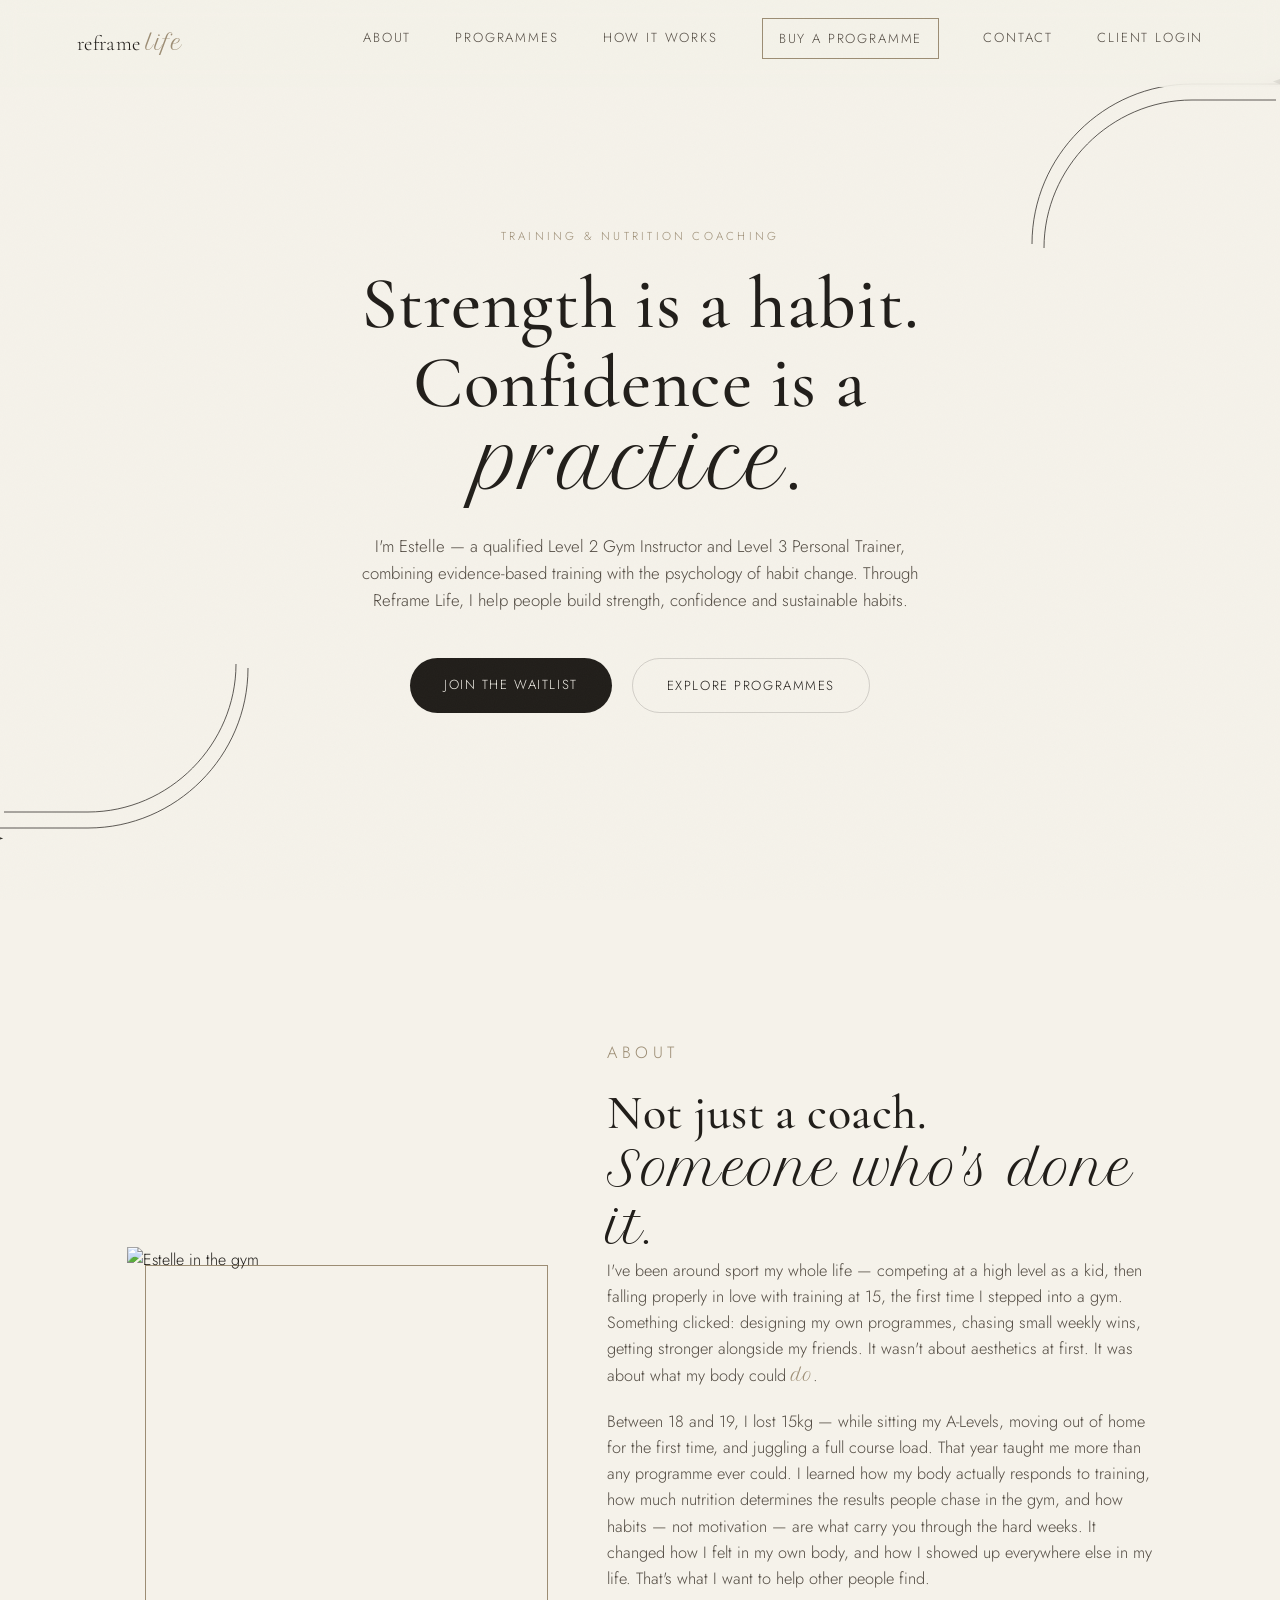
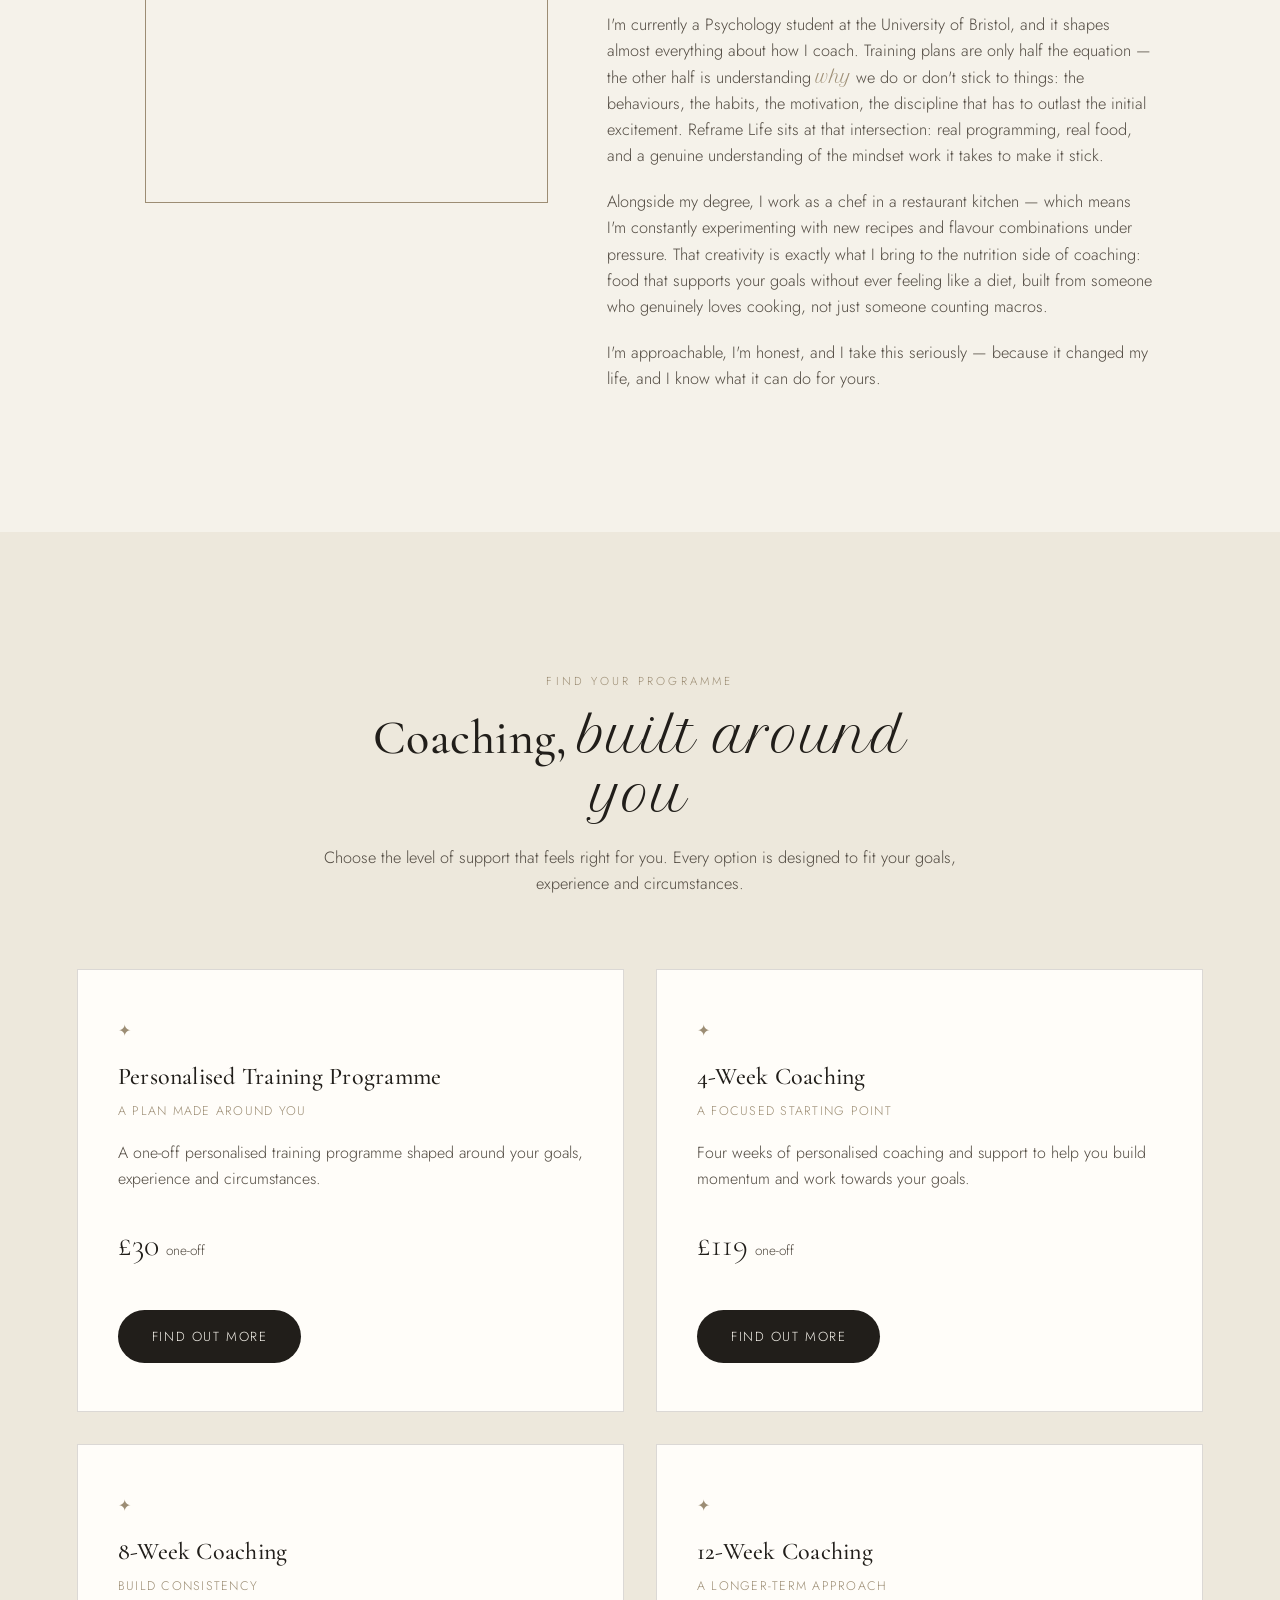
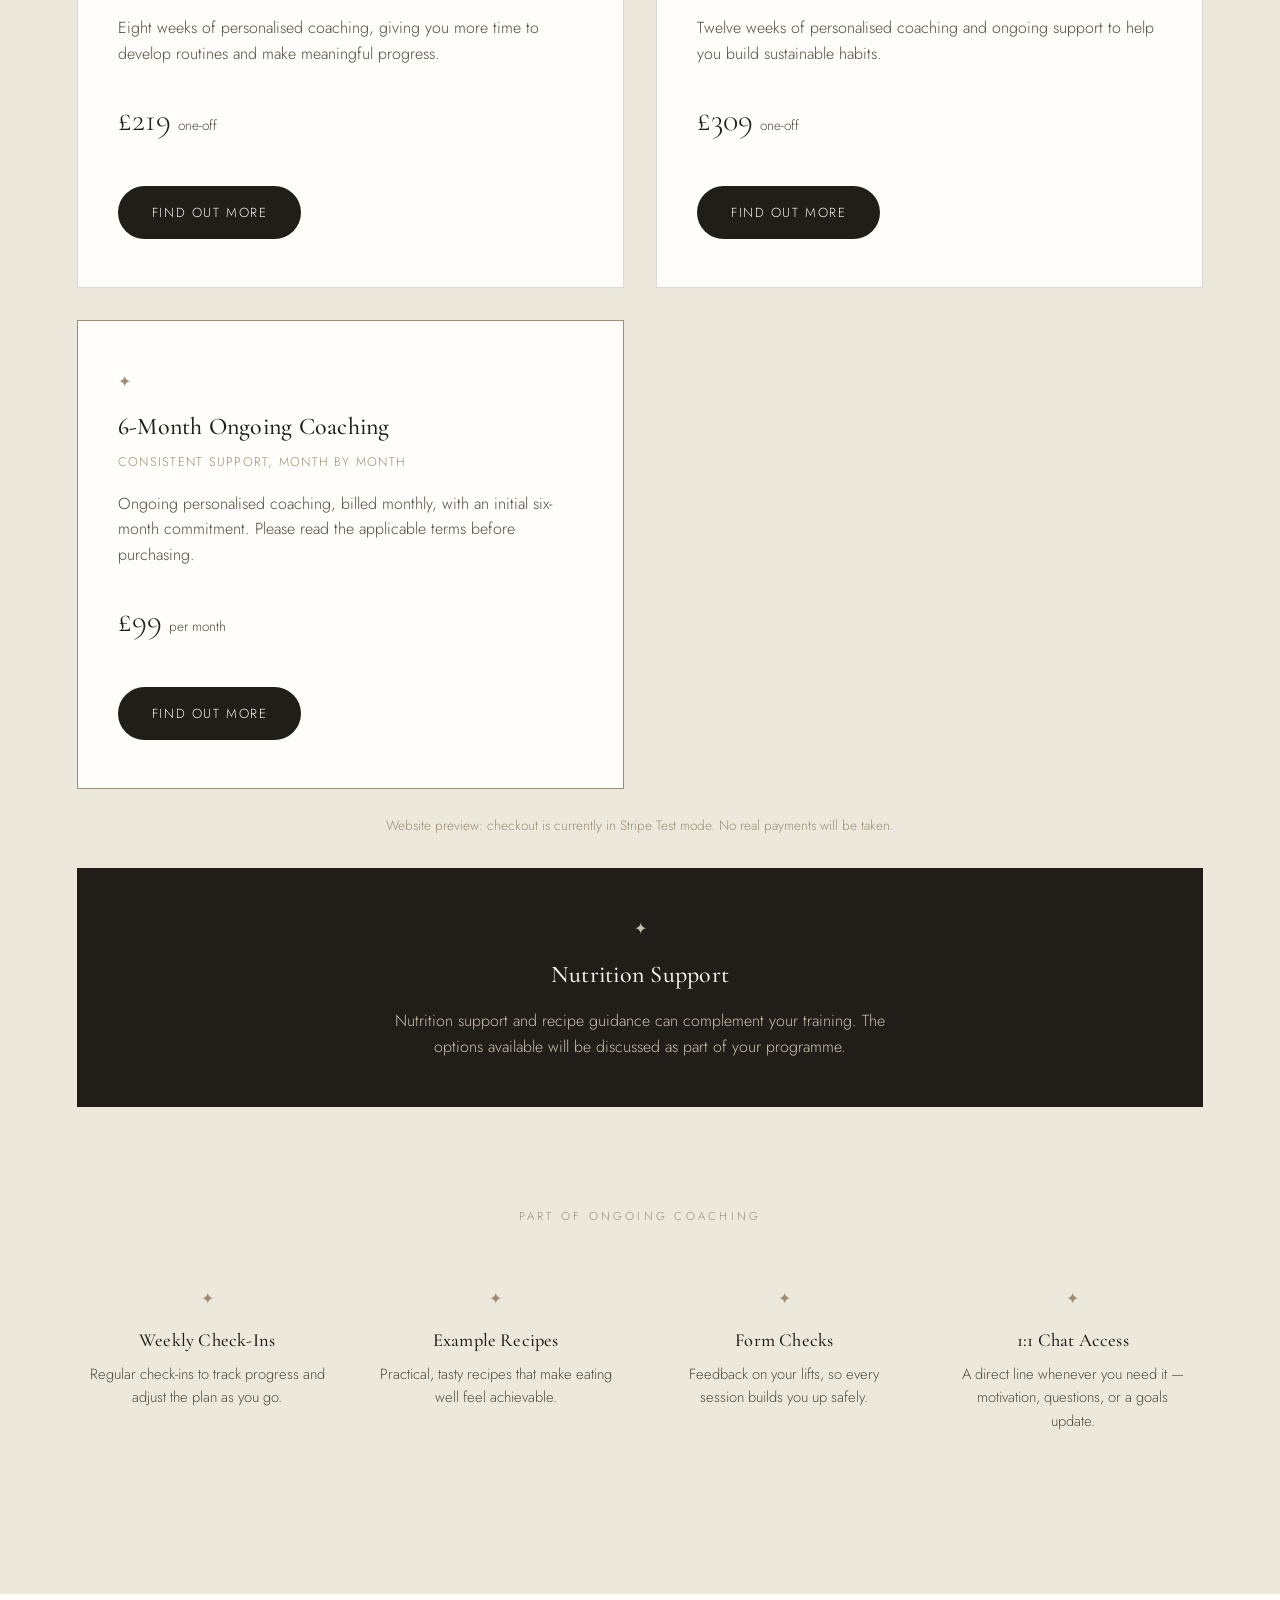
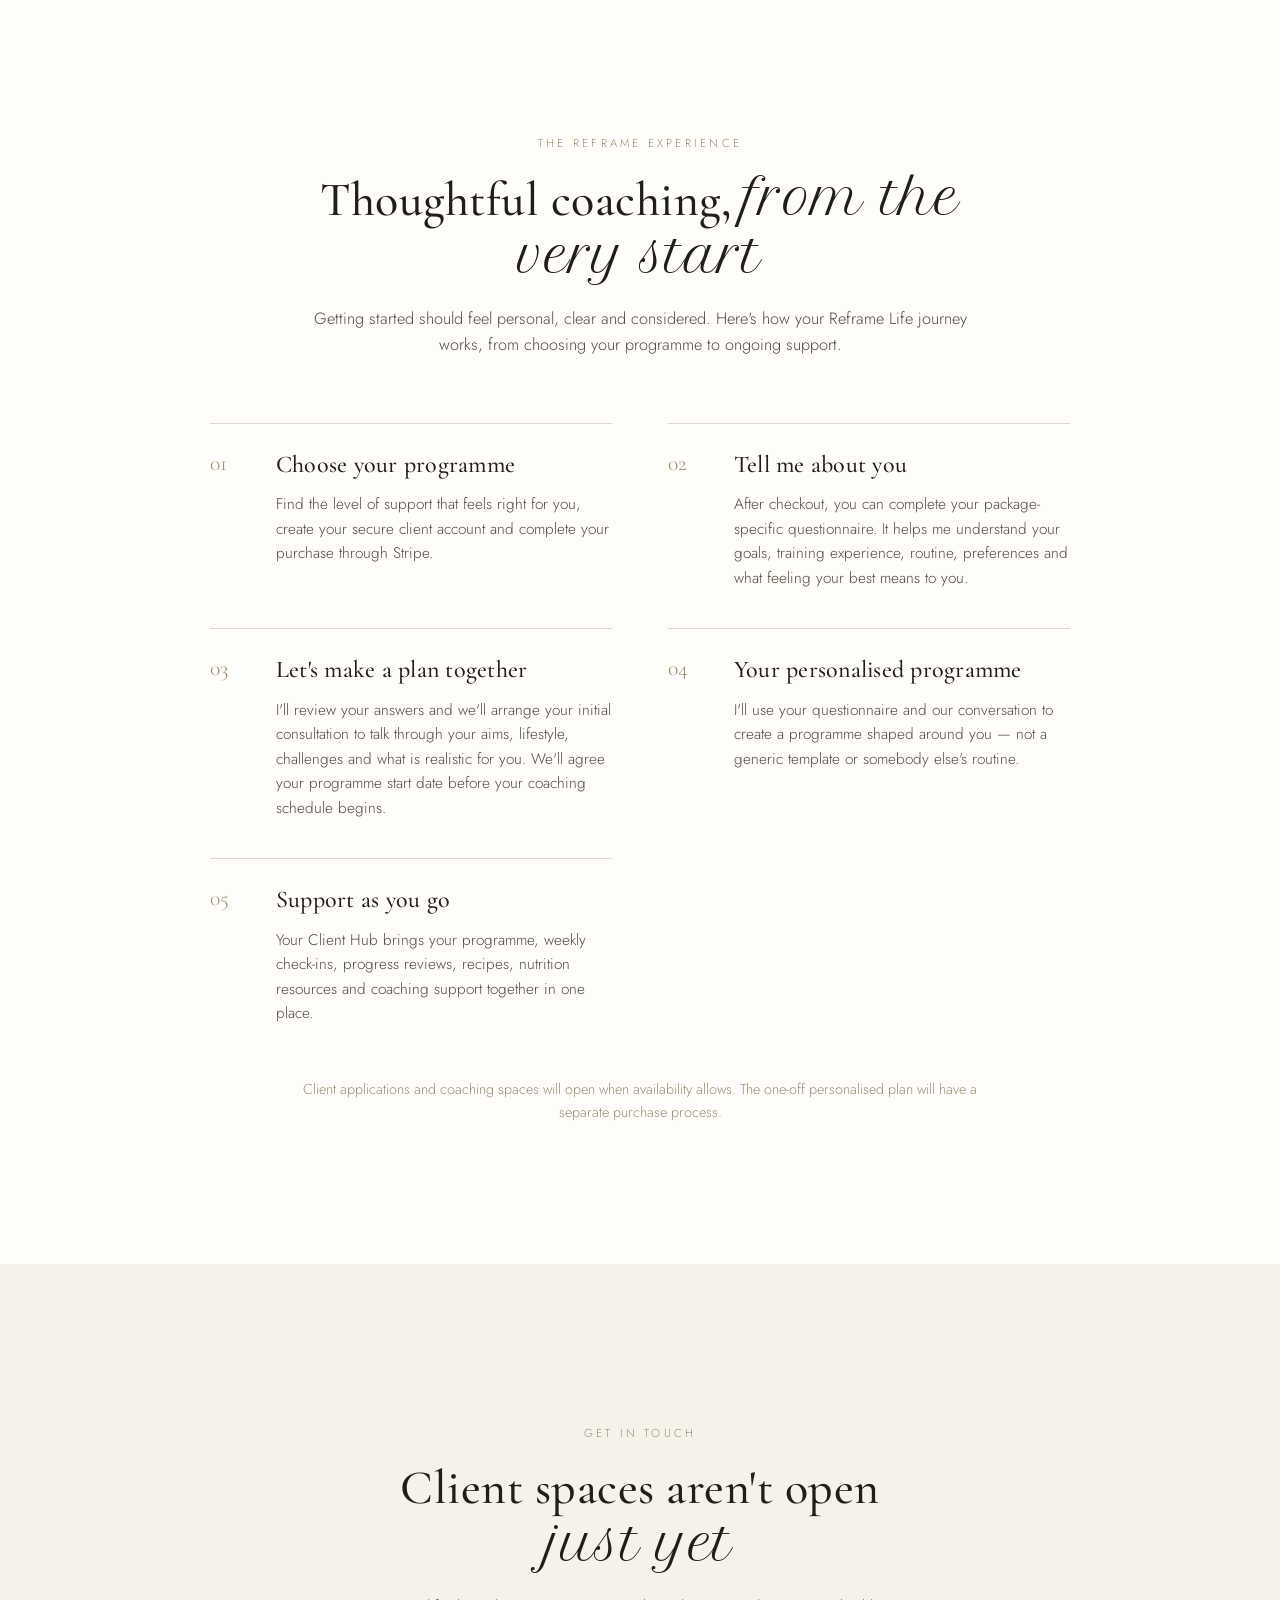
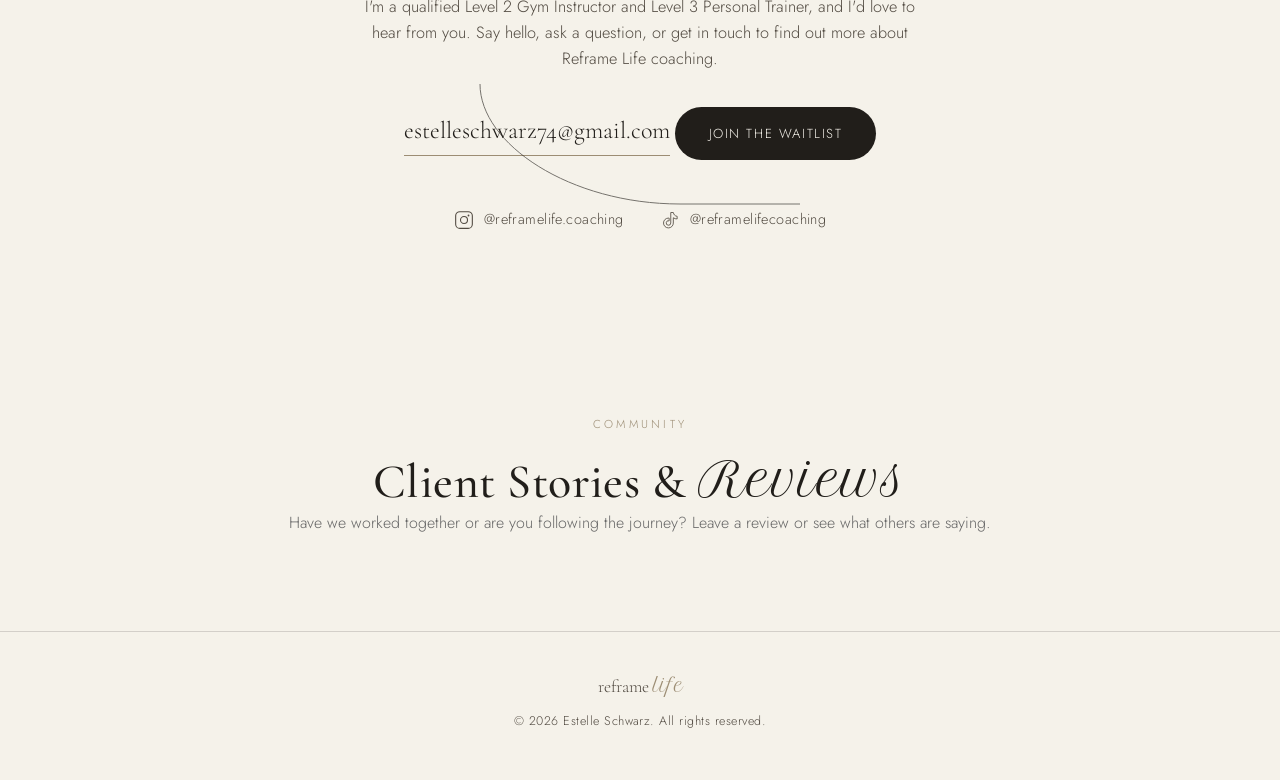
==== commit ef90d6da: "Align website journey copy with purchase-first onboarding" ====
--- a/index.html
+++ b/index.html
@@ -258,14 +258,14 @@
   <div class="experience-head">
     <p class="eyebrow">The Reframe Experience</p>
     <h2>Thoughtful coaching, <em>from the very start</em></h2>
-    <p class="experience-sub">Getting started should feel personal, clear and considered. Here is what the ongoing coaching journey will look like.</p>
+    <p class="experience-sub">Getting started should feel personal, clear and considered. Here's how your Reframe Life journey works, from choosing your programme to ongoing support.</p>
   </div>
   <div class="experience-steps">
-    <article class="experience-step"><span class="experience-number">01</span><div><h3>Tell me about you</h3><p>Start by completing the client onboarding questionnaire. It gives me a first understanding of your goals, training experience, lifestyle and what you are hoping to achieve.</p></div></article>
-    <article class="experience-step"><span class="experience-number">02</span><div><h3>A personal welcome</h3><p>I will review your application and let you know whether I have space to welcome you. If you are accepted, you will receive a welcome message with more about me, my story, how I coach and what to expect.</p></div></article>
-    <article class="experience-step"><span class="experience-number">03</span><div><h3>Let us talk</h3><p>You will book an initial Zoom consultation so we can talk through your aims, routine, lifestyle, challenges and what is genuinely realistic for you.</p></div></article>
-    <article class="experience-step"><span class="experience-number">04</span><div><h3>Your personalised programme</h3><p>I will use what we have discussed to create a programme shaped around you — not a generic template or somebody else’s routine.</p></div></article>
-    <article class="experience-step"><span class="experience-number">05</span><div><h3>Support as you go</h3><p>You will have access to your client hub, exercise form guidance, recipes, check-ins and one-to-one support as part of your ongoing coaching experience.</p></div></article>
+    <article class="experience-step"><span class="experience-number">01</span><div><h3>Choose your programme</h3><p>Find the level of support that feels right for you, create your secure client account and complete your purchase through Stripe.</p></div></article>
+    <article class="experience-step"><span class="experience-number">02</span><div><h3>Tell me about you</h3><p>After checkout, you can complete your package-specific questionnaire. It helps me understand your goals, training experience, routine, preferences and what feeling your best means to you.</p></div></article>
+    <article class="experience-step"><span class="experience-number">03</span><div><h3>Let's make a plan together</h3><p>I'll review your answers and we'll arrange your initial consultation to talk through your aims, lifestyle, challenges and what is realistic for you. We'll agree your programme start date before your coaching schedule begins.</p></div></article>
+    <article class="experience-step"><span class="experience-number">04</span><div><h3>Your personalised programme</h3><p>I'll use your questionnaire and our conversation to create a programme shaped around you — not a generic template or somebody else's routine.</p></div></article>
+    <article class="experience-step"><span class="experience-number">05</span><div><h3>Support as you go</h3><p>Your Client Hub brings your programme, weekly check-ins, progress reviews, recipes, nutrition resources and coaching support together in one place.</p></div></article>
   </div>
   <p class="experience-note">Client applications and coaching spaces will open when availability allows. The one-off personalised plan will have a separate purchase process.</p>
 </section>
@@ -423,7 +423,7 @@
     coaching_12_week:{title:"12-Week Coaching",price:"£309",payment:"one-off payment",intro:"Twelve weeks of personalised coaching and ongoing support to help you build sustainable habits and work towards longer-term goals.",commitment:"This programme lasts twelve weeks and is paid for as a one-off purchase."},
     coaching_6_month:{title:"6-Month Ongoing Coaching",price:"£99",payment:"per month",intro:"Ongoing personalised coaching with consistent support, regular check-ins and guidance as you build habits and work towards your goals.",commitment:"This option is billed at £99 per month with an initial six-month commitment. Please review the applicable terms before purchasing."}
   };
-  dialog.querySelectorAll("[data-coaching-programme]").forEach(function(button){
+  document.querySelectorAll("[data-coaching-programme]").forEach(function(button){
     button.addEventListener("click",function(event){
       event.preventDefault();
       const key=button.getAttribute("data-coaching-programme");
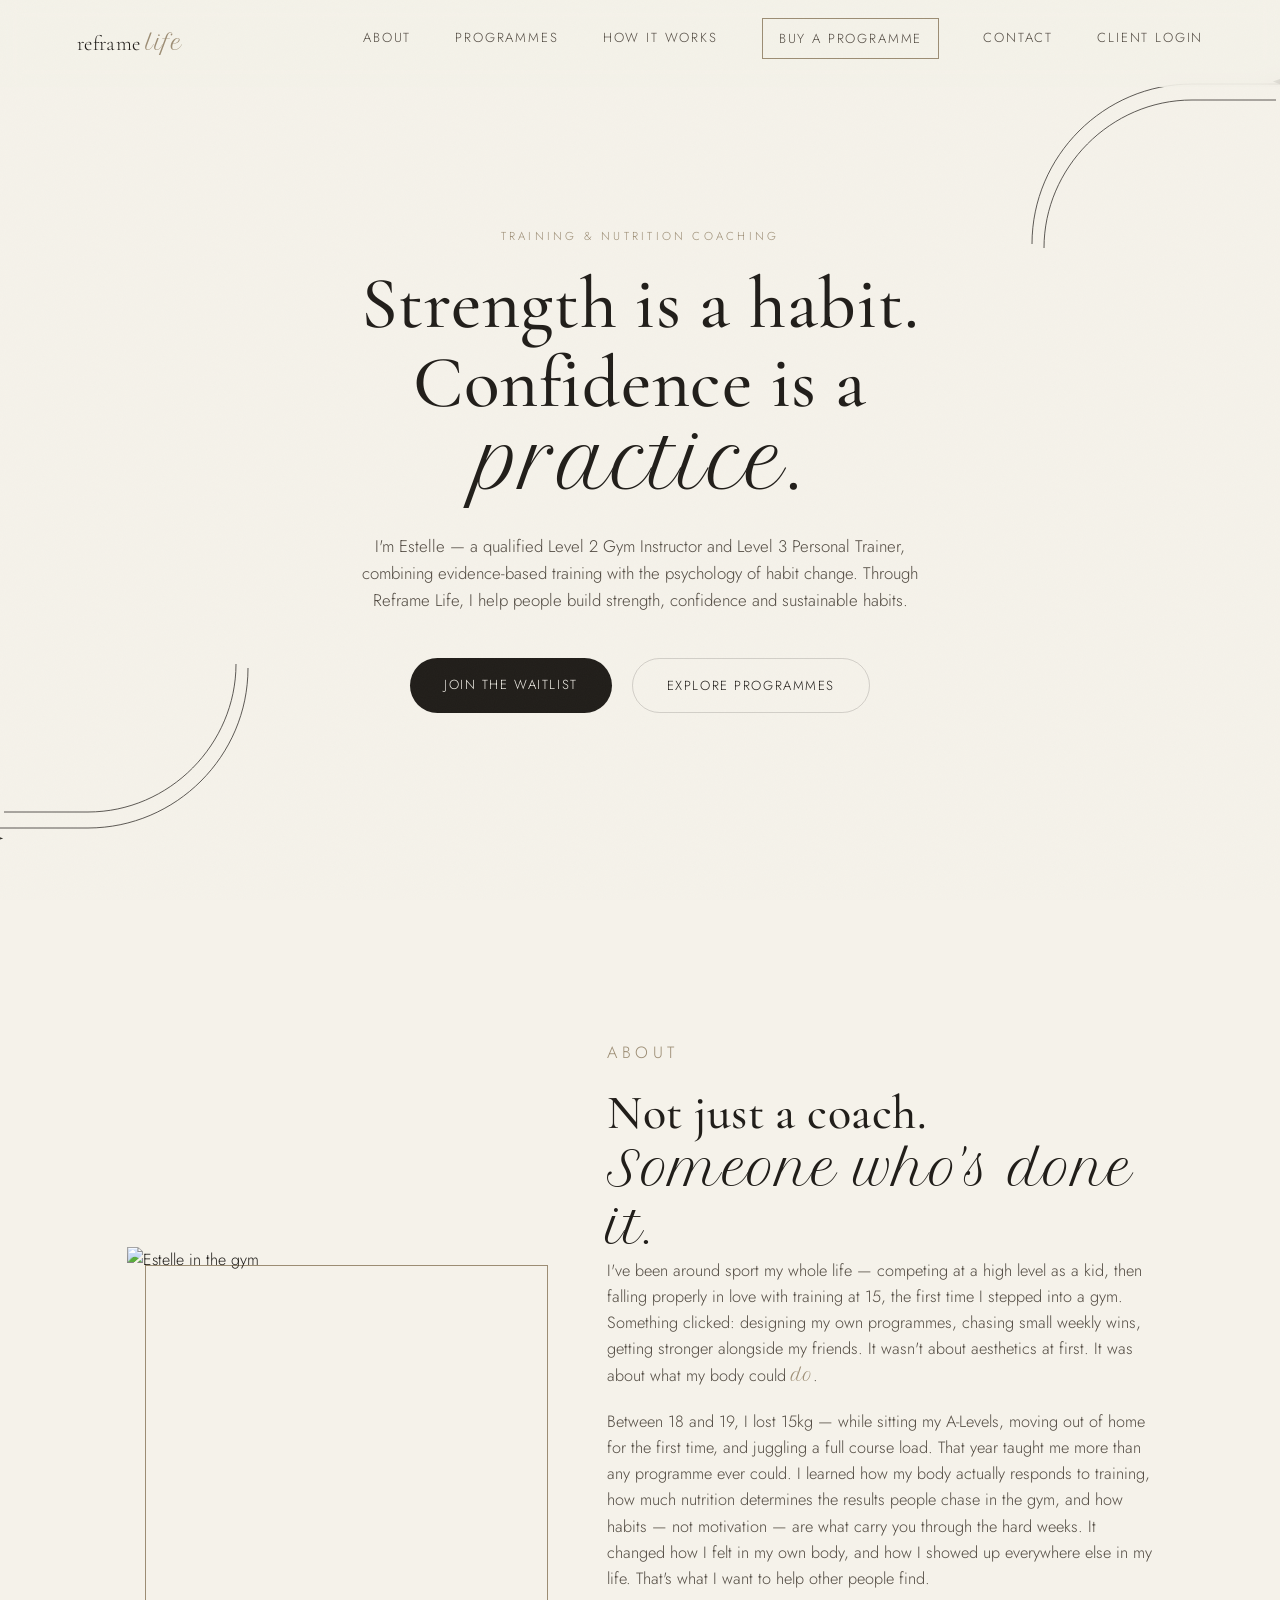
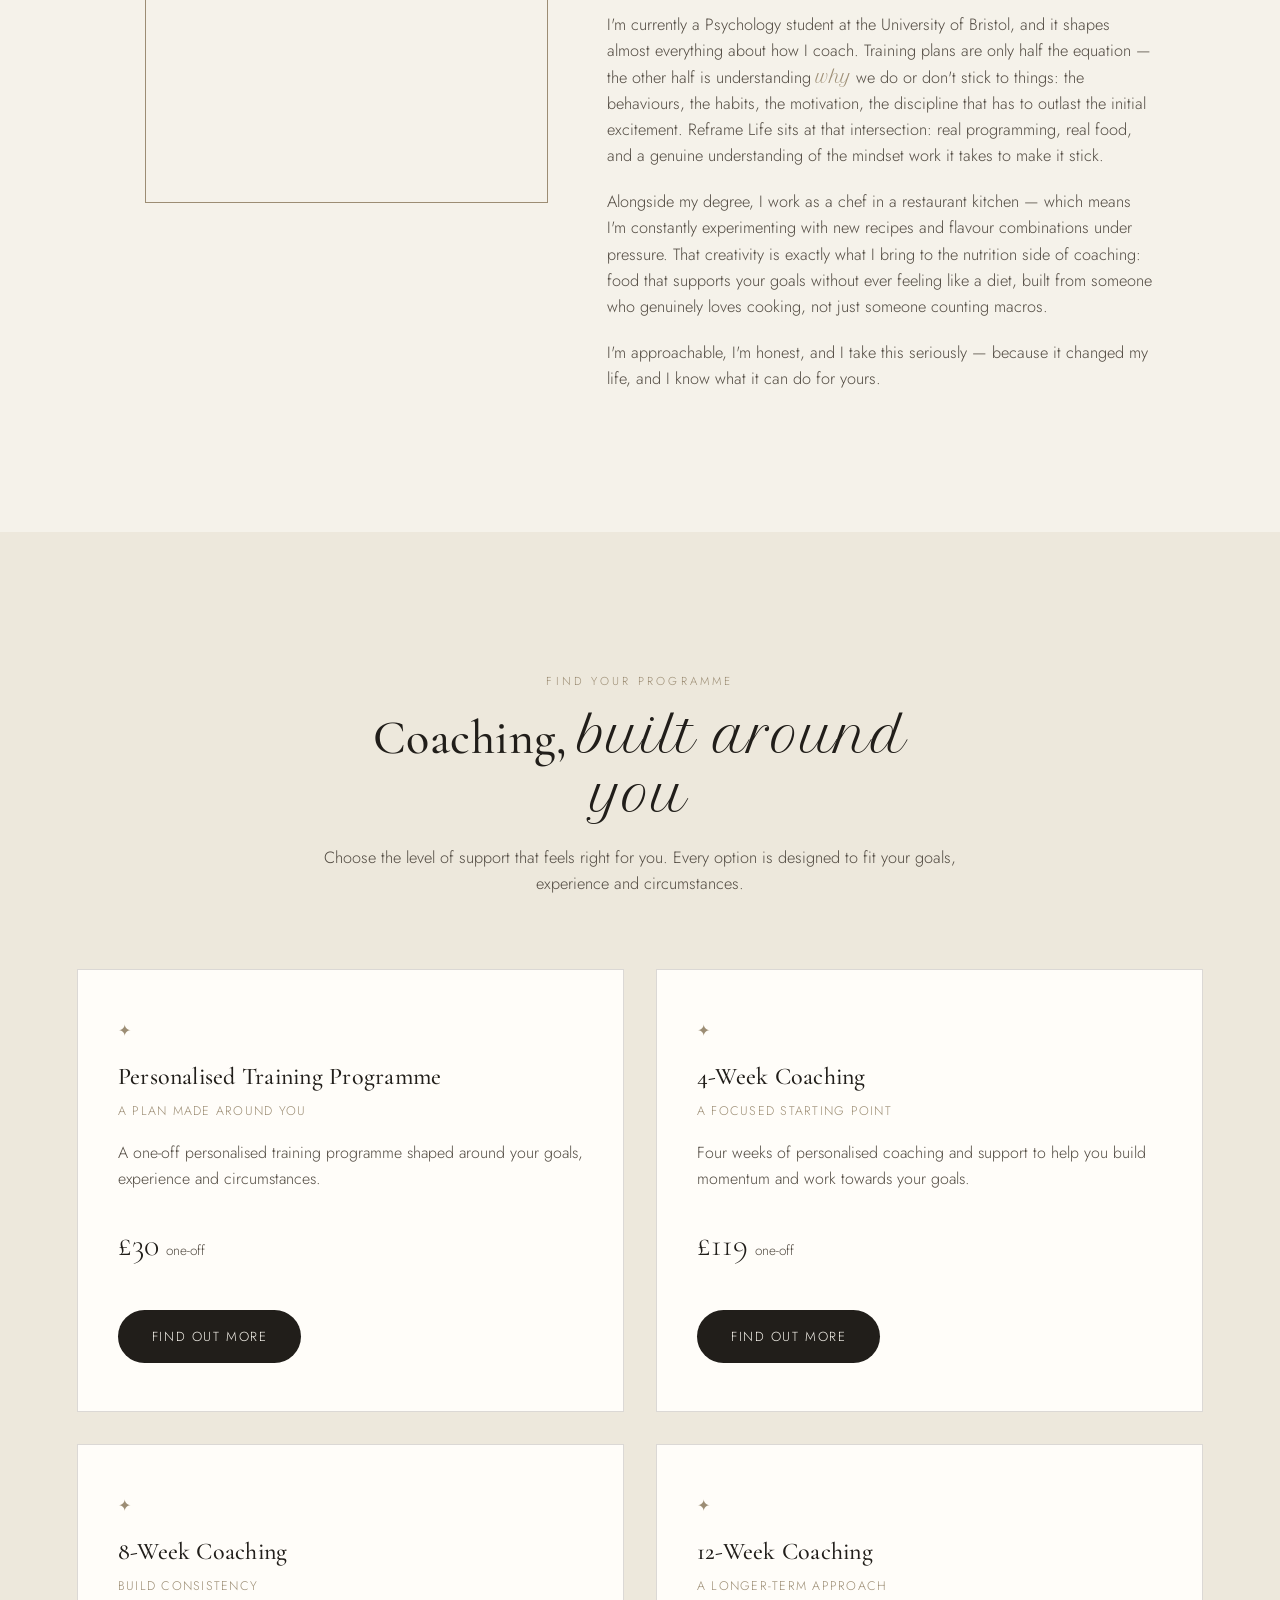
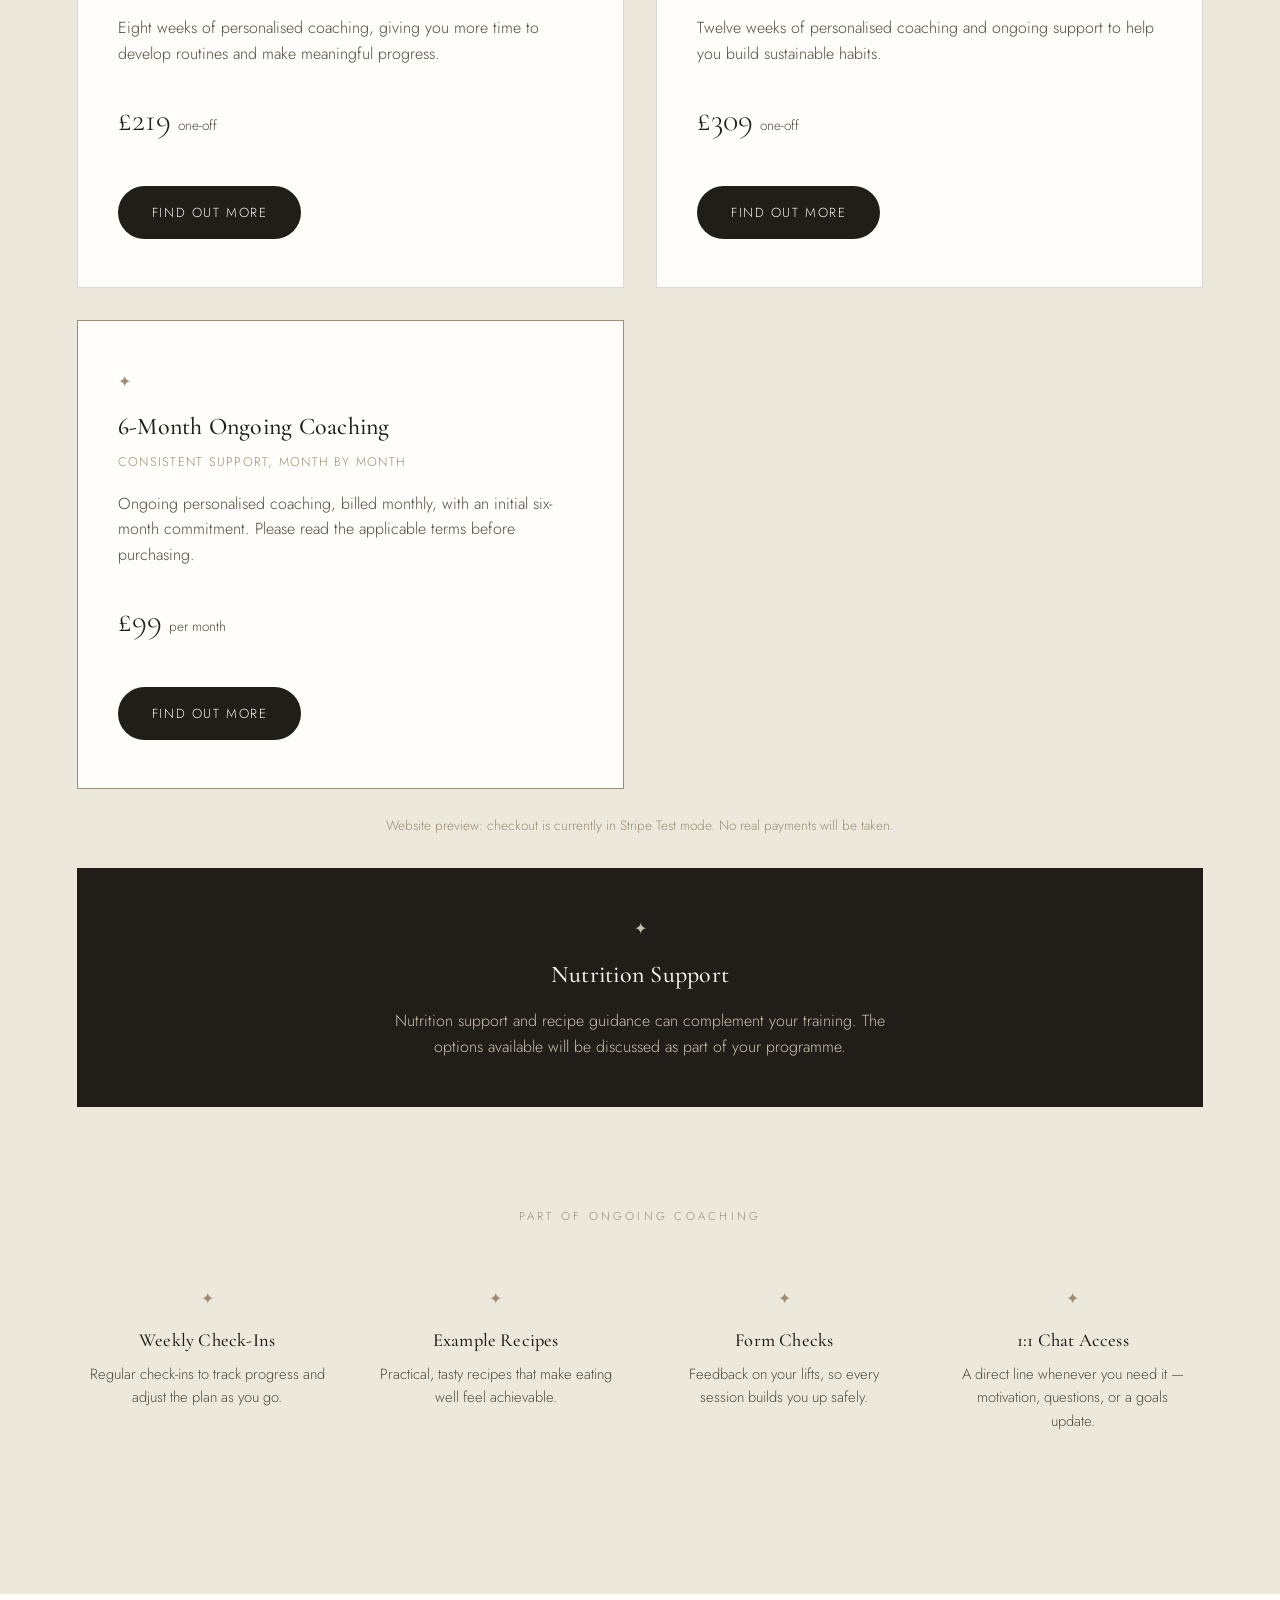
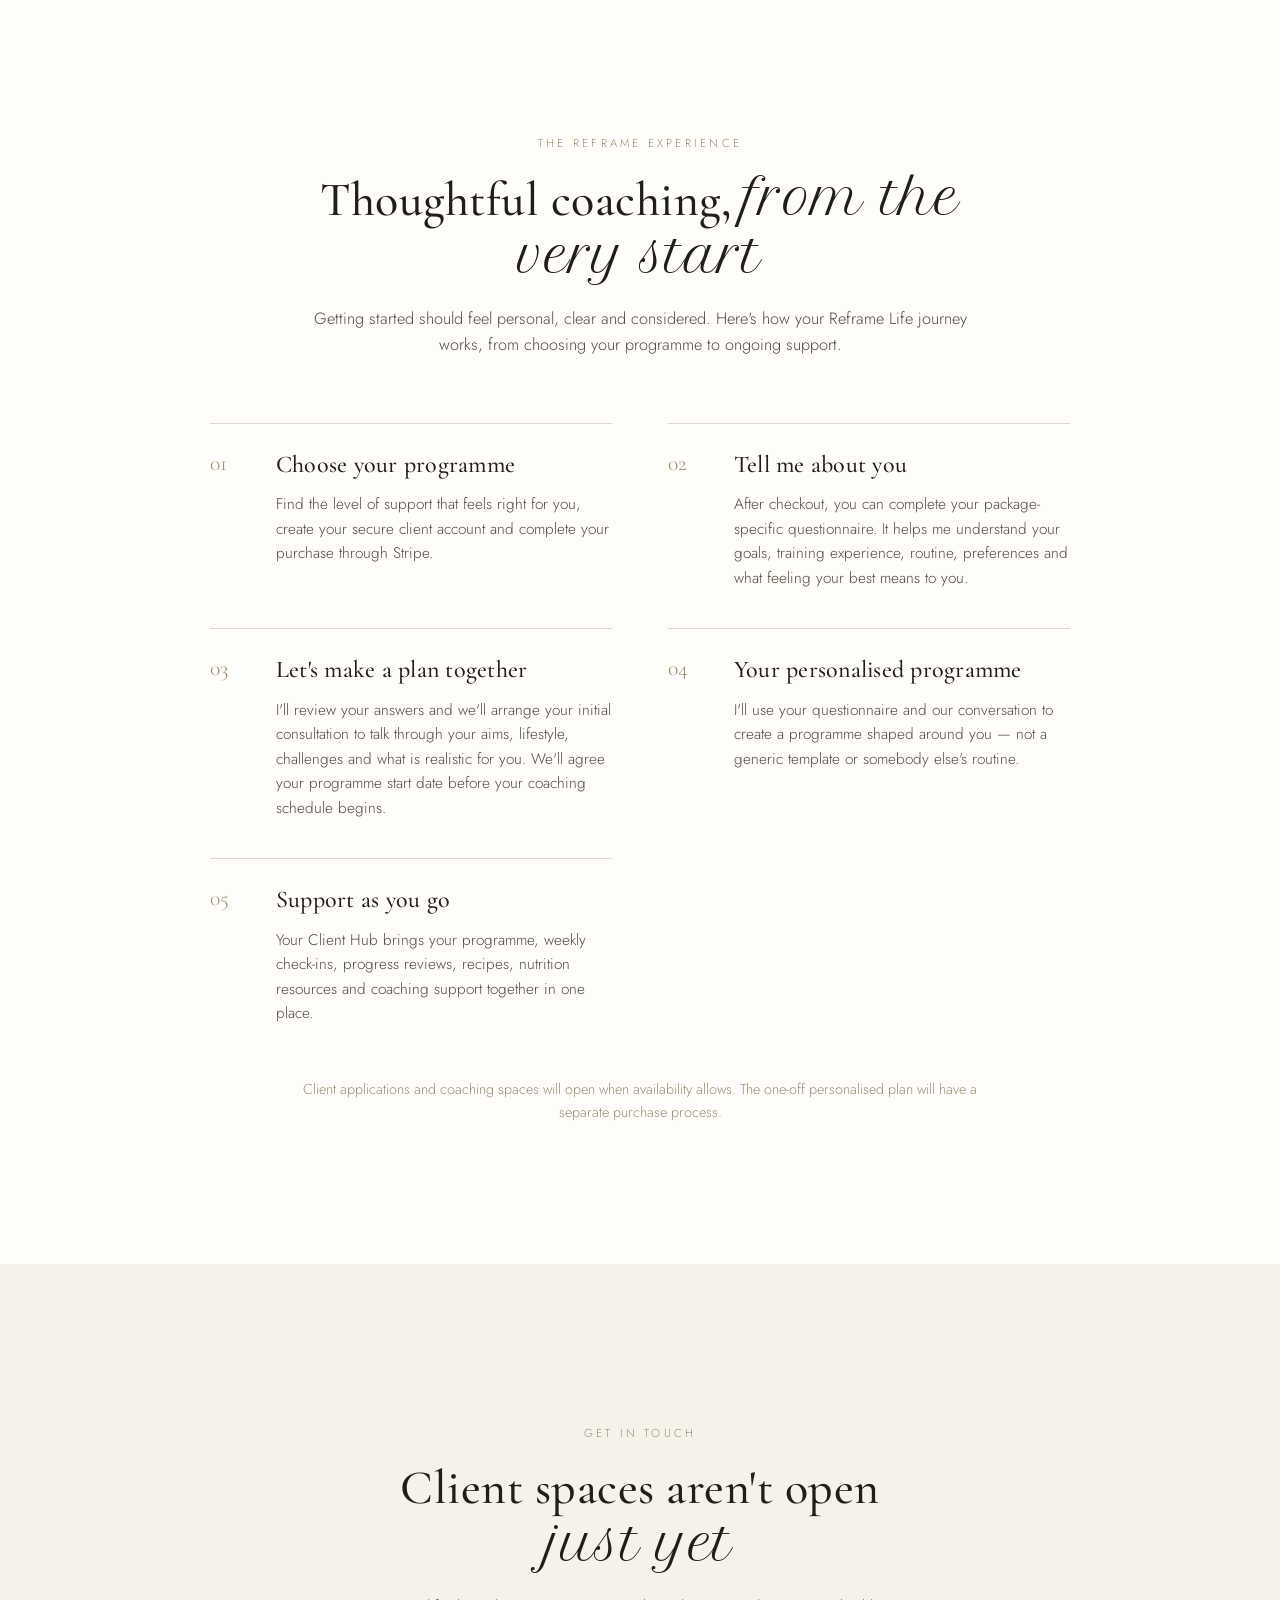
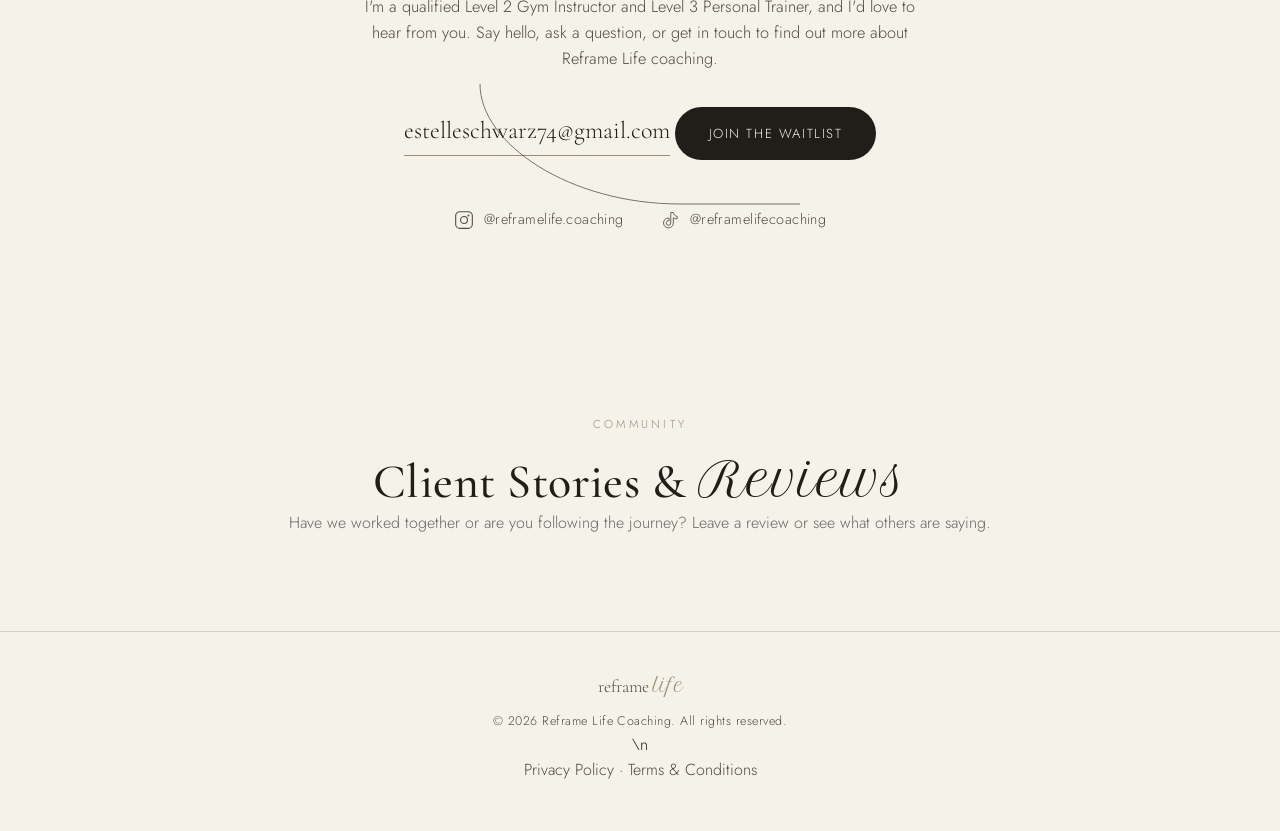
==== commit 58a586d4: "Add legal page links to website footer" ====
--- a/index.html
+++ b/index.html
@@ -313,7 +313,7 @@
 <!-- FOOTER -->
 <footer class="footer">
   <p>reframe <em>life</em></p>
-  <p class="footer-note">&copy; 2026 Estelle Schwarz. All rights reserved.</p>
+  <p class="footer-note">&copy; 2026 Reframe Life Coaching. All rights reserved.</p>\n  <p class="footer-legal"><a href="privacy.html">Privacy Policy</a> · <a href="terms.html">Terms &amp; Conditions</a></p>
 </footer>
 
 <!-- EmailOctopus Form Script -->
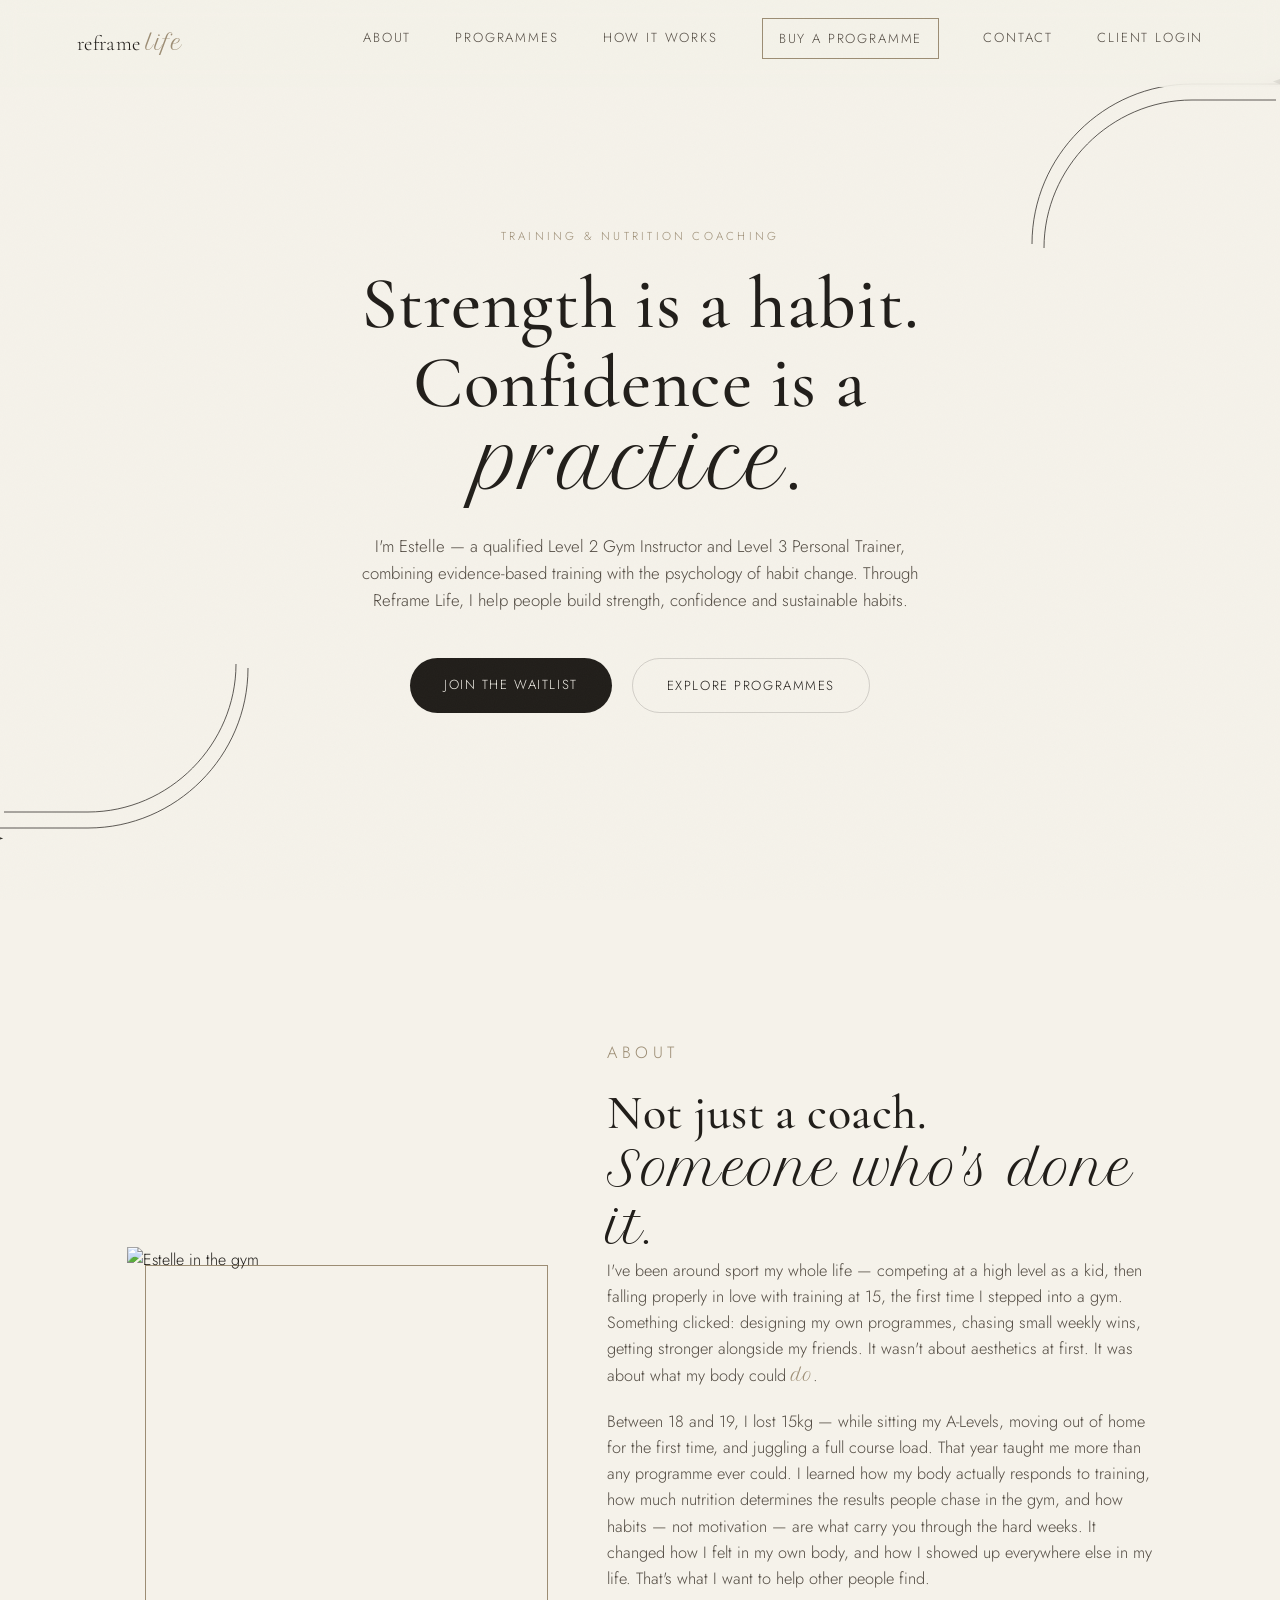
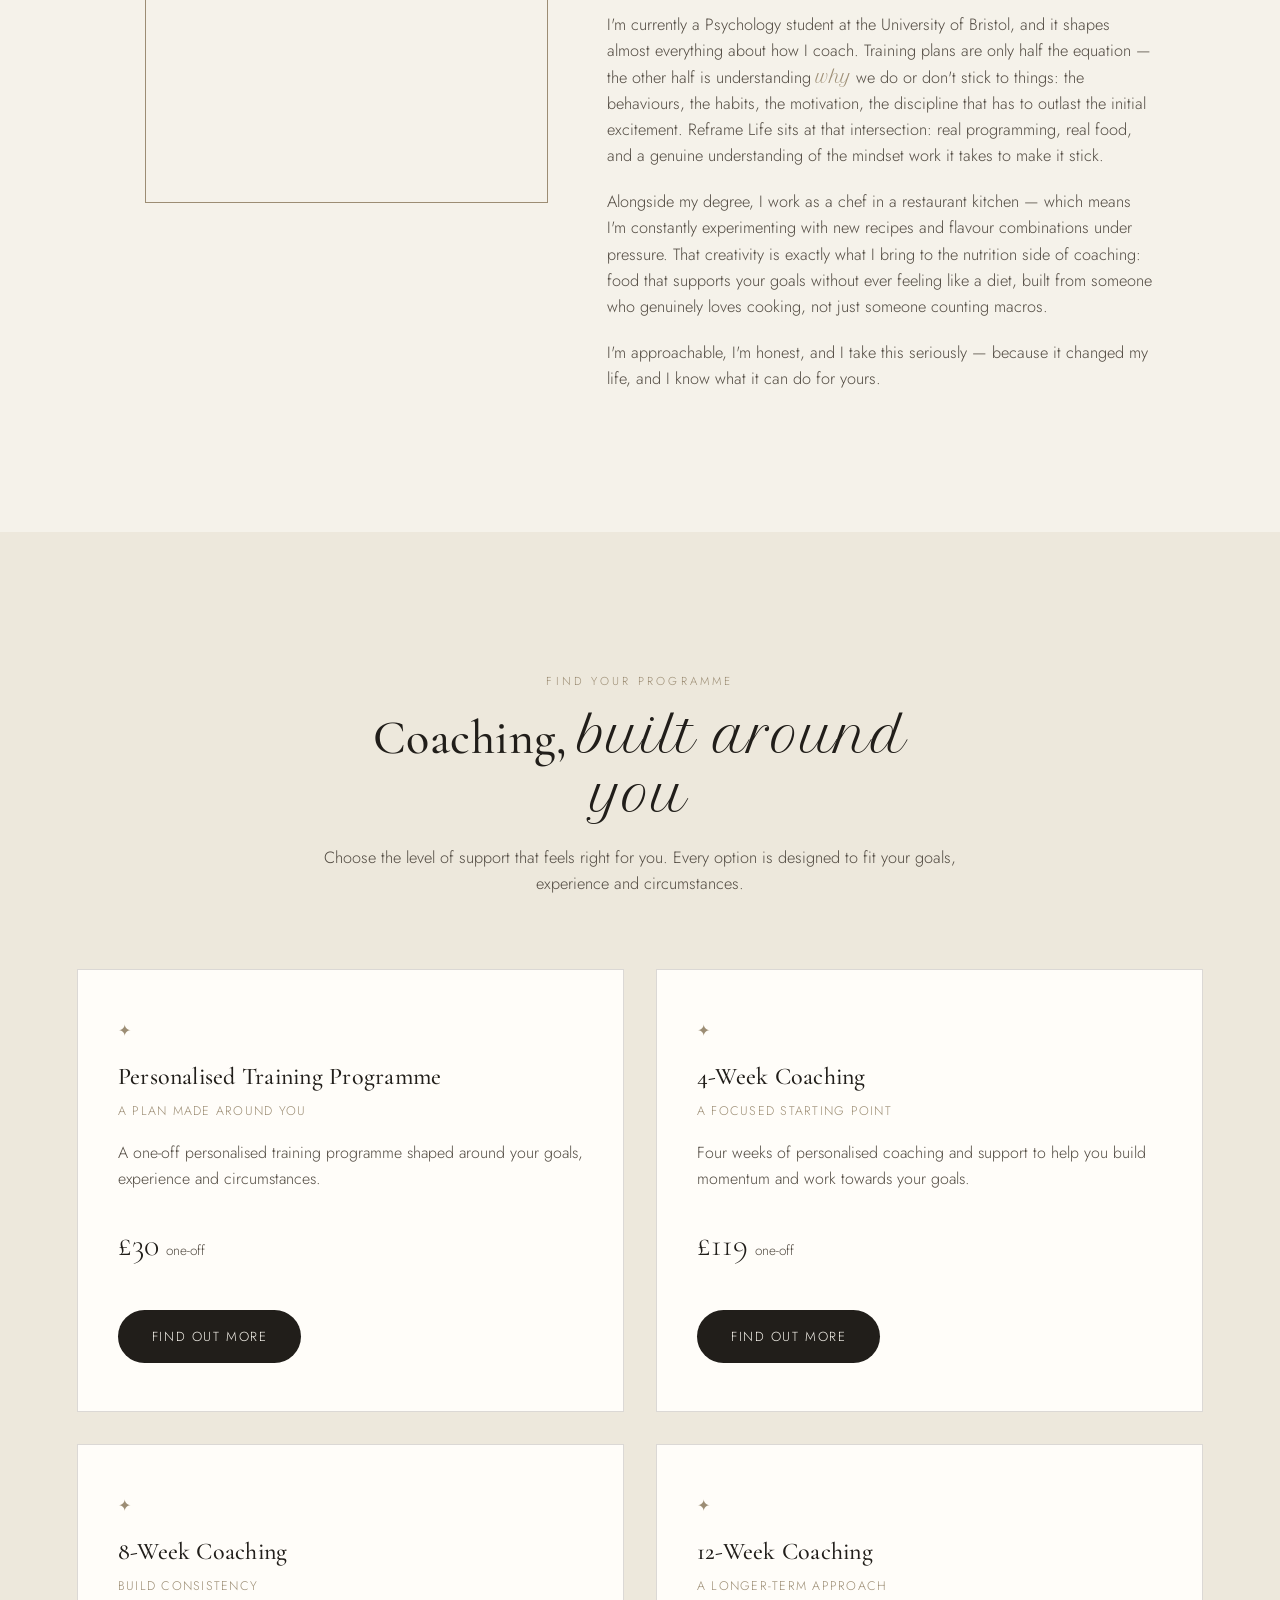
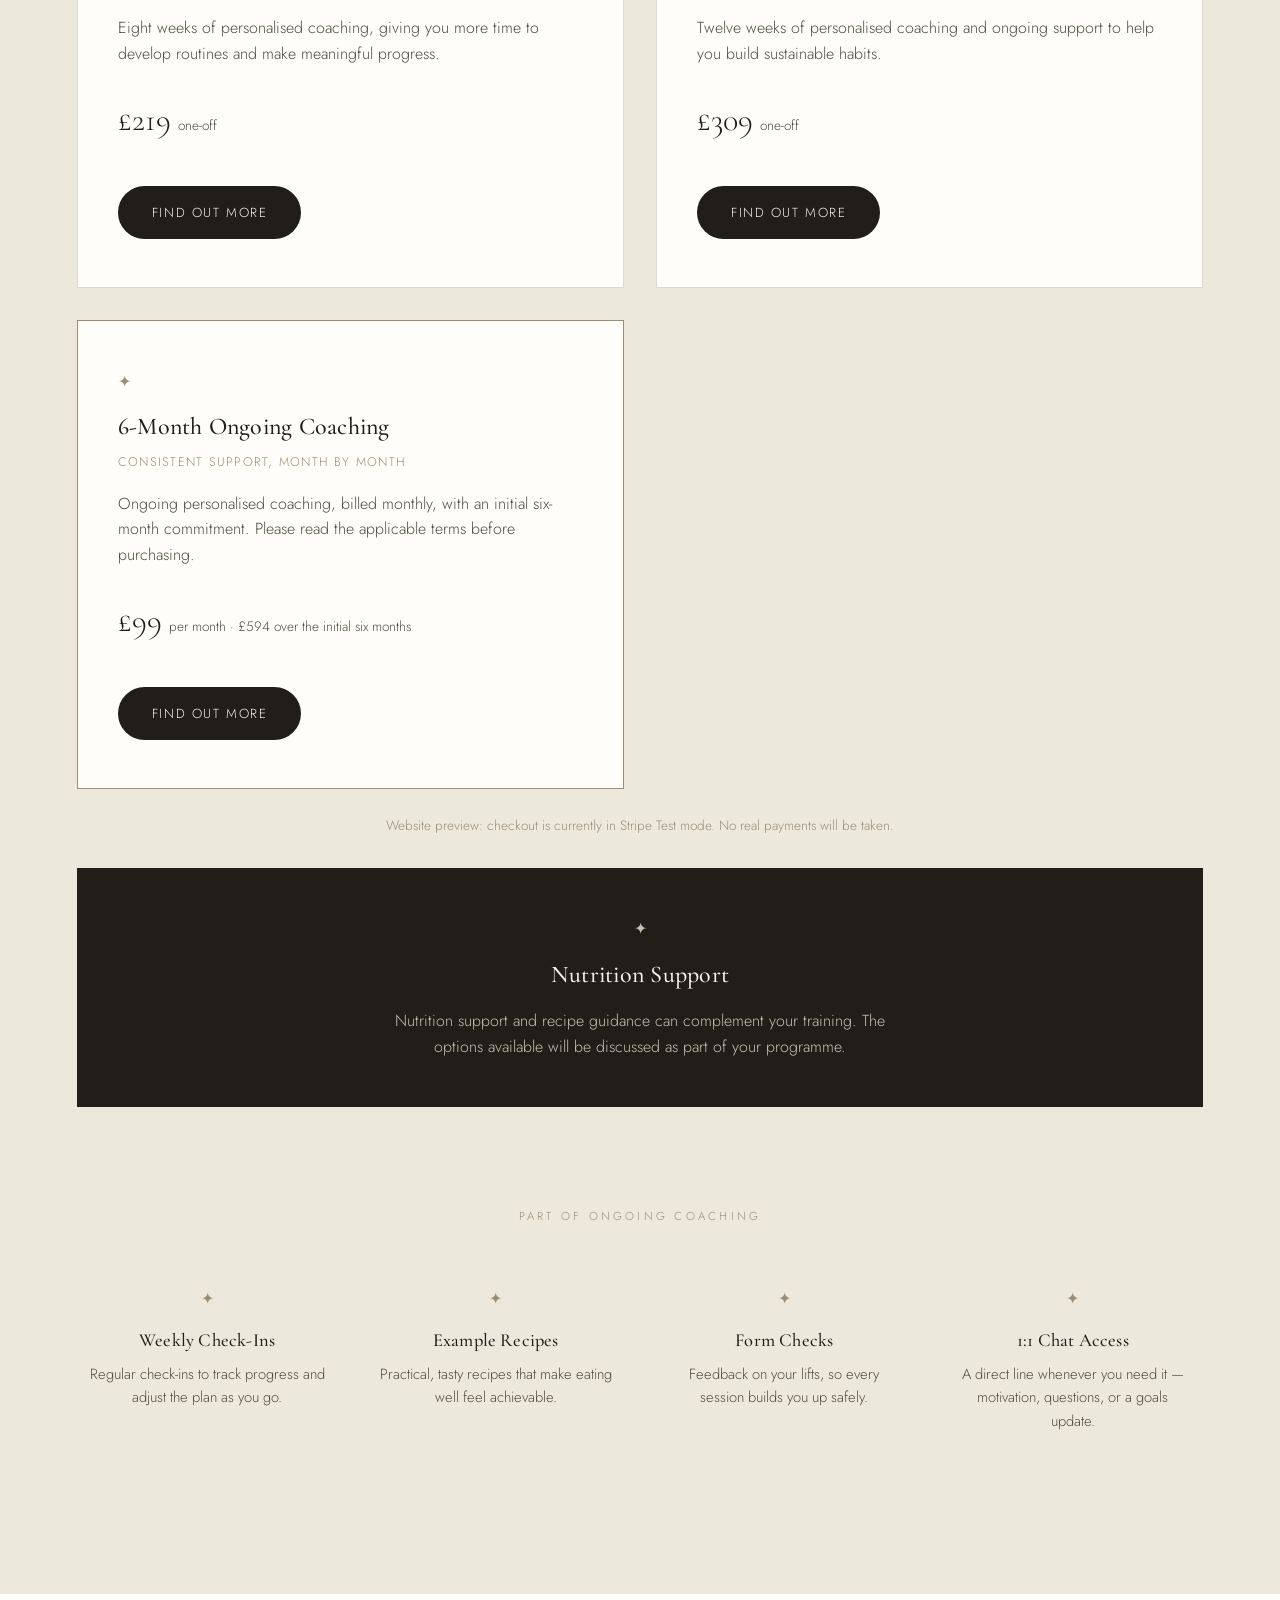
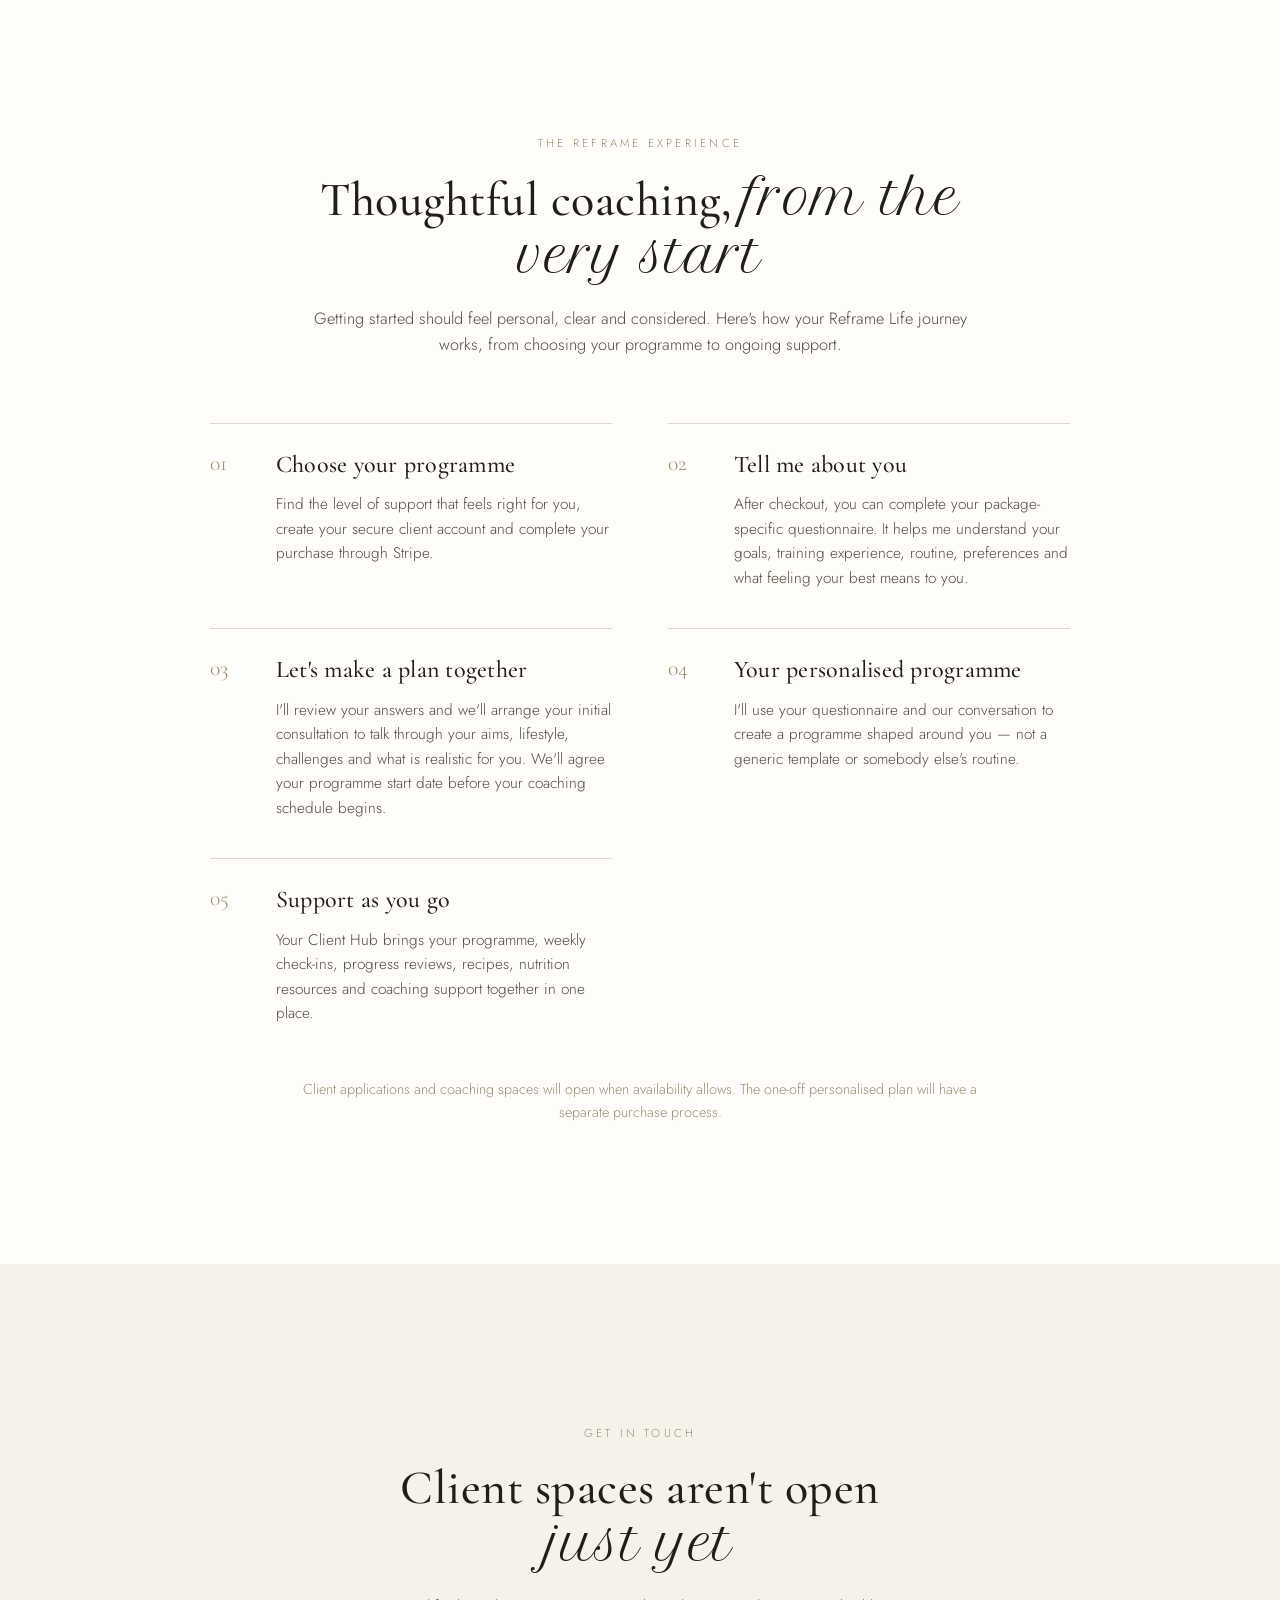
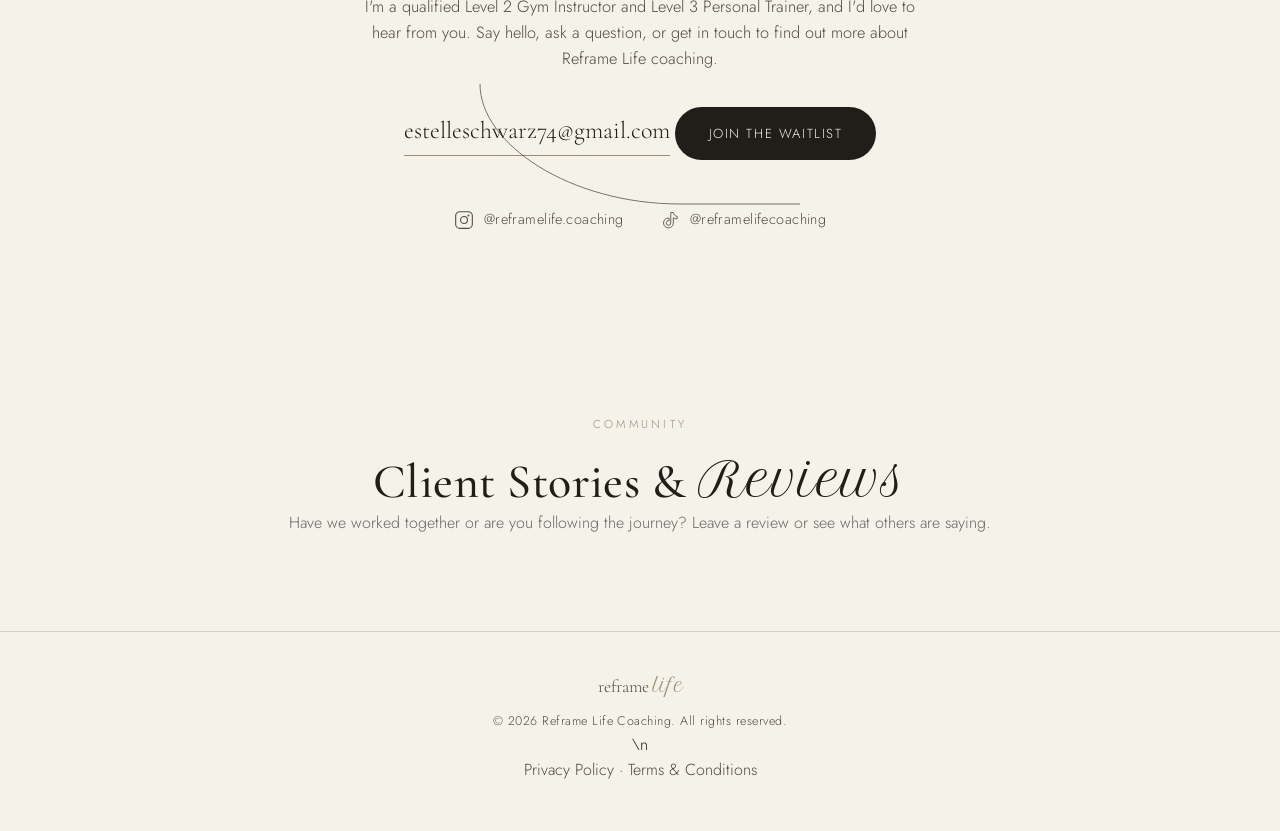
==== commit d63acf76: "Clarify coaching reviews and six-month commitment on programme details" ====
--- a/index.html
+++ b/index.html
@@ -9,7 +9,7 @@
 <link rel="preconnect" href="https://fonts.googleapis.com">
 <link rel="preconnect" href="https://fonts.gstatic.com" crossorigin>
 <link href="https://fonts.googleapis.com/css2?family=Cormorant+Garamond:ital,wght@0,400;0,500;0,600;1,400&family=Jost:wght@300;400;500;600&family=Petit+Formal+Script&display=swap" rel="stylesheet">
-<link rel="stylesheet" href="style.css">
+<link rel="stylesheet" href="style.css?v=20261119-mobile">
 
 <style>
 #reframePasswordReset{position:fixed;inset:0;z-index:99999;background:rgba(40,34,30,.62);display:none;align-items:center;justify-content:center;padding:20px;font-family:Jost,sans-serif}
@@ -147,7 +147,7 @@
       <h3>6-Month Ongoing Coaching</h3>
       <p class="service-tag">Consistent support, month by month</p>
       <p>Ongoing personalised coaching, billed monthly, with an initial six-month commitment. Please read the applicable terms before purchasing.</p>
-      <p class="programme-price">£99 <span>per month</span></p>
+      <p class="programme-price">£99 <span>per month · £594 over the initial six months</span></p>
       <a class="btn btn-primary" href="#coaching-details" data-coaching-programme="coaching_6_month">Find out more</a>
     </article>
   </div>
@@ -202,6 +202,7 @@
     <ul>
       <li>A personalised training programme shaped around your goals, experience, lifestyle and circumstances.</li>
       <li>Weekly check-ins to reflect on progress, celebrate wins and identify any support you need.</li>
+      <li>A programme review every four weeks, with additional reviews whenever you need them.</li>
       <li>Ongoing guidance and programme adjustments as you work towards your goals.</li>
       <li>Exercise form guidance and suitable alternatives where appropriate.</li>
       <li>Access to your Client Hub, including practical recipe inspiration and nutrition resources.</li>
@@ -421,7 +422,7 @@
     coaching_4_week:{title:"4-Week Coaching",price:"£119",payment:"one-off payment",intro:"Four weeks of personalised coaching and support to help you build momentum, establish routines and work towards your goals.",commitment:"This programme lasts four weeks and is paid for as a one-off purchase."},
     coaching_8_week:{title:"8-Week Coaching",price:"£219",payment:"one-off payment",intro:"Eight weeks of personalised coaching, giving you more time to develop consistency, build confidence and make meaningful progress.",commitment:"This programme lasts eight weeks and is paid for as a one-off purchase."},
     coaching_12_week:{title:"12-Week Coaching",price:"£309",payment:"one-off payment",intro:"Twelve weeks of personalised coaching and ongoing support to help you build sustainable habits and work towards longer-term goals.",commitment:"This programme lasts twelve weeks and is paid for as a one-off purchase."},
-    coaching_6_month:{title:"6-Month Ongoing Coaching",price:"£99",payment:"per month",intro:"Ongoing personalised coaching with consistent support, regular check-ins and guidance as you build habits and work towards your goals.",commitment:"This option is billed at £99 per month with an initial six-month commitment. Please review the applicable terms before purchasing."}
+    coaching_6_month:{title:"6-Month Ongoing Coaching",price:"£99",payment:"per month",intro:"Ongoing personalised coaching with consistent support, regular check-ins and guidance as you build habits and work towards your goals.",commitment:"This option is billed at £99 per month for an initial six-month commitment: six monthly payments of £99 (£594 in total). After the initial six months, the subscription continues monthly unless cancelled in line with the applicable terms. Please review those terms before purchasing."}
   };
   document.querySelectorAll("[data-coaching-programme]").forEach(function(button){
     button.addEventListener("click",function(event){
--- a/style.css
+++ b/style.css
@@ -540,3 +540,97 @@
 @media (max-width: 860px) {
   .nav-buy-link { display: inline-block; width: fit-content; }
 }
+
+
+/* MOBILE HOMEPAGE REFINEMENTS — November 2026 */
+@media (max-width: 600px) {
+  :root { --pad: 24px; }
+
+  .nav {
+    padding: 17px var(--pad);
+  }
+  .nav.scrolled {
+    padding-top: 14px;
+    padding-bottom: 14px;
+  }
+  .nav-logo { font-size: 1.22rem; }
+  .nav-links.open {
+    padding: 22px var(--pad) 28px;
+    gap: 18px;
+    max-height: calc(100svh - 64px);
+    overflow-y: auto;
+  }
+  .nav-links.open a {
+    width: fit-content;
+    font-size: .78rem;
+  }
+
+  .hero {
+    min-height: 100svh;
+    padding: 112px var(--pad) 76px;
+  }
+  .hero-inner { width: 100%; }
+  .hero h1 {
+    font-size: clamp(2.35rem, 10vw, 3.15rem);
+    line-height: 1.08;
+  }
+  .hero-sub {
+    margin-top: 22px;
+    font-size: .98rem;
+    line-height: 1.65;
+  }
+  .hero-actions {
+    margin-top: 30px;
+    gap: 12px;
+    flex-direction: column;
+    align-items: stretch;
+  }
+  .hero-actions .btn {
+    width: 100%;
+    text-align: center;
+    padding: 15px 18px;
+  }
+
+  .about,
+  .services,
+  .experience {
+    padding-top: 88px;
+    padding-bottom: 88px;
+  }
+  .about-grid { gap: 42px; }
+  .about-image { width: calc(100% - 18px); }
+  .about-content p { font-size: .98rem; }
+
+  .services-head { margin-bottom: 42px; }
+  .services-grid { gap: 20px; }
+  .service-card {
+    padding: 32px 24px;
+    min-width: 0;
+  }
+  .programme-card .btn {
+    width: 100%;
+    text-align: center;
+  }
+  .programme-price { font-size: 1.85rem; }
+  .addon { margin-top: 22px; }
+  .included { margin-top: 64px; }
+
+  .experience-head { margin-bottom: 42px; }
+  .experience-steps { gap: 24px; }
+  .experience-step { grid-template-columns: 38px minmax(0, 1fr); gap: 14px; }
+
+  .contact { padding: 96px var(--pad) 76px; }
+  .contact-email {
+    max-width: 100%;
+    font-size: clamp(1.12rem, 5vw, 1.4rem);
+    overflow-wrap: anywhere;
+  }
+  .socials { gap: 20px 26px; }
+  .footer { padding: 32px var(--pad) 40px; }
+}
+
+@media (max-width: 360px) {
+  .eyebrow { font-size: .66rem; letter-spacing: .2em; }
+  .service-card { padding: 28px 20px; }
+  .experience-step { grid-template-columns: 32px minmax(0, 1fr); gap: 12px; }
+}
